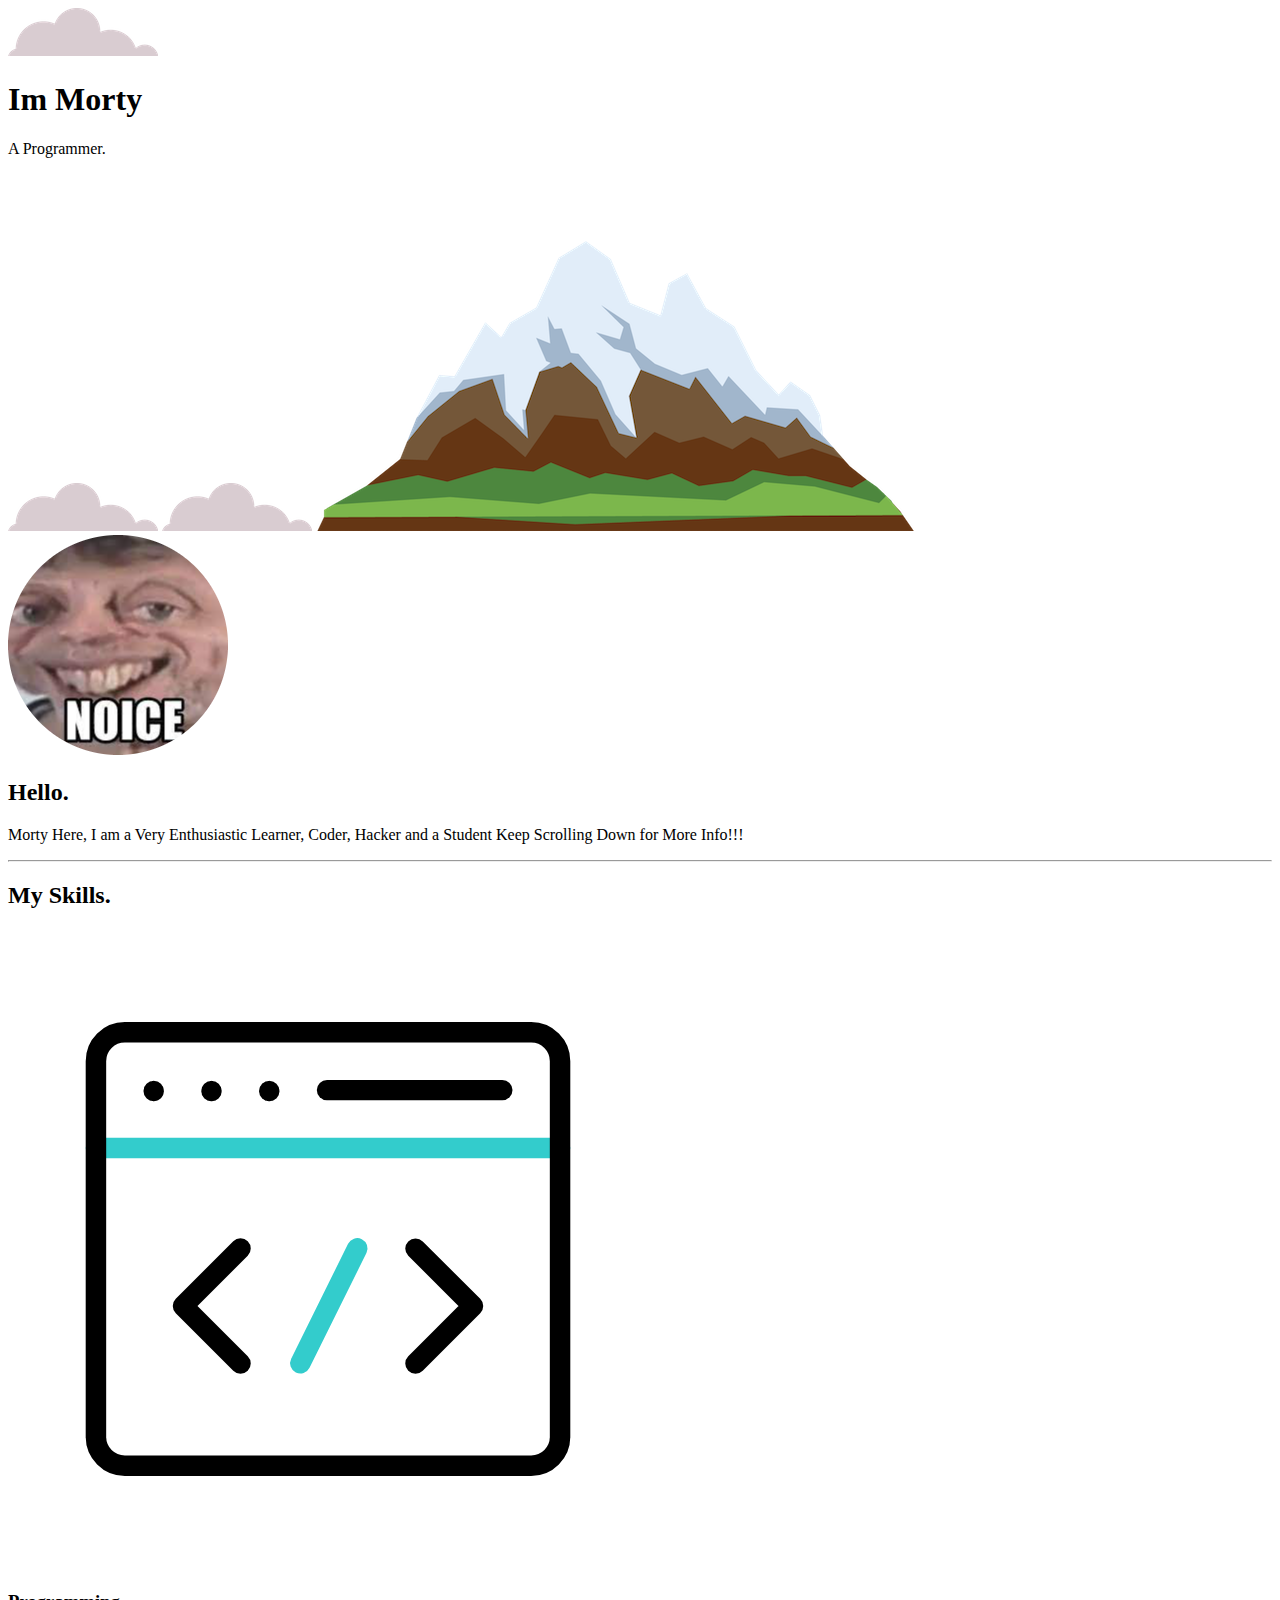
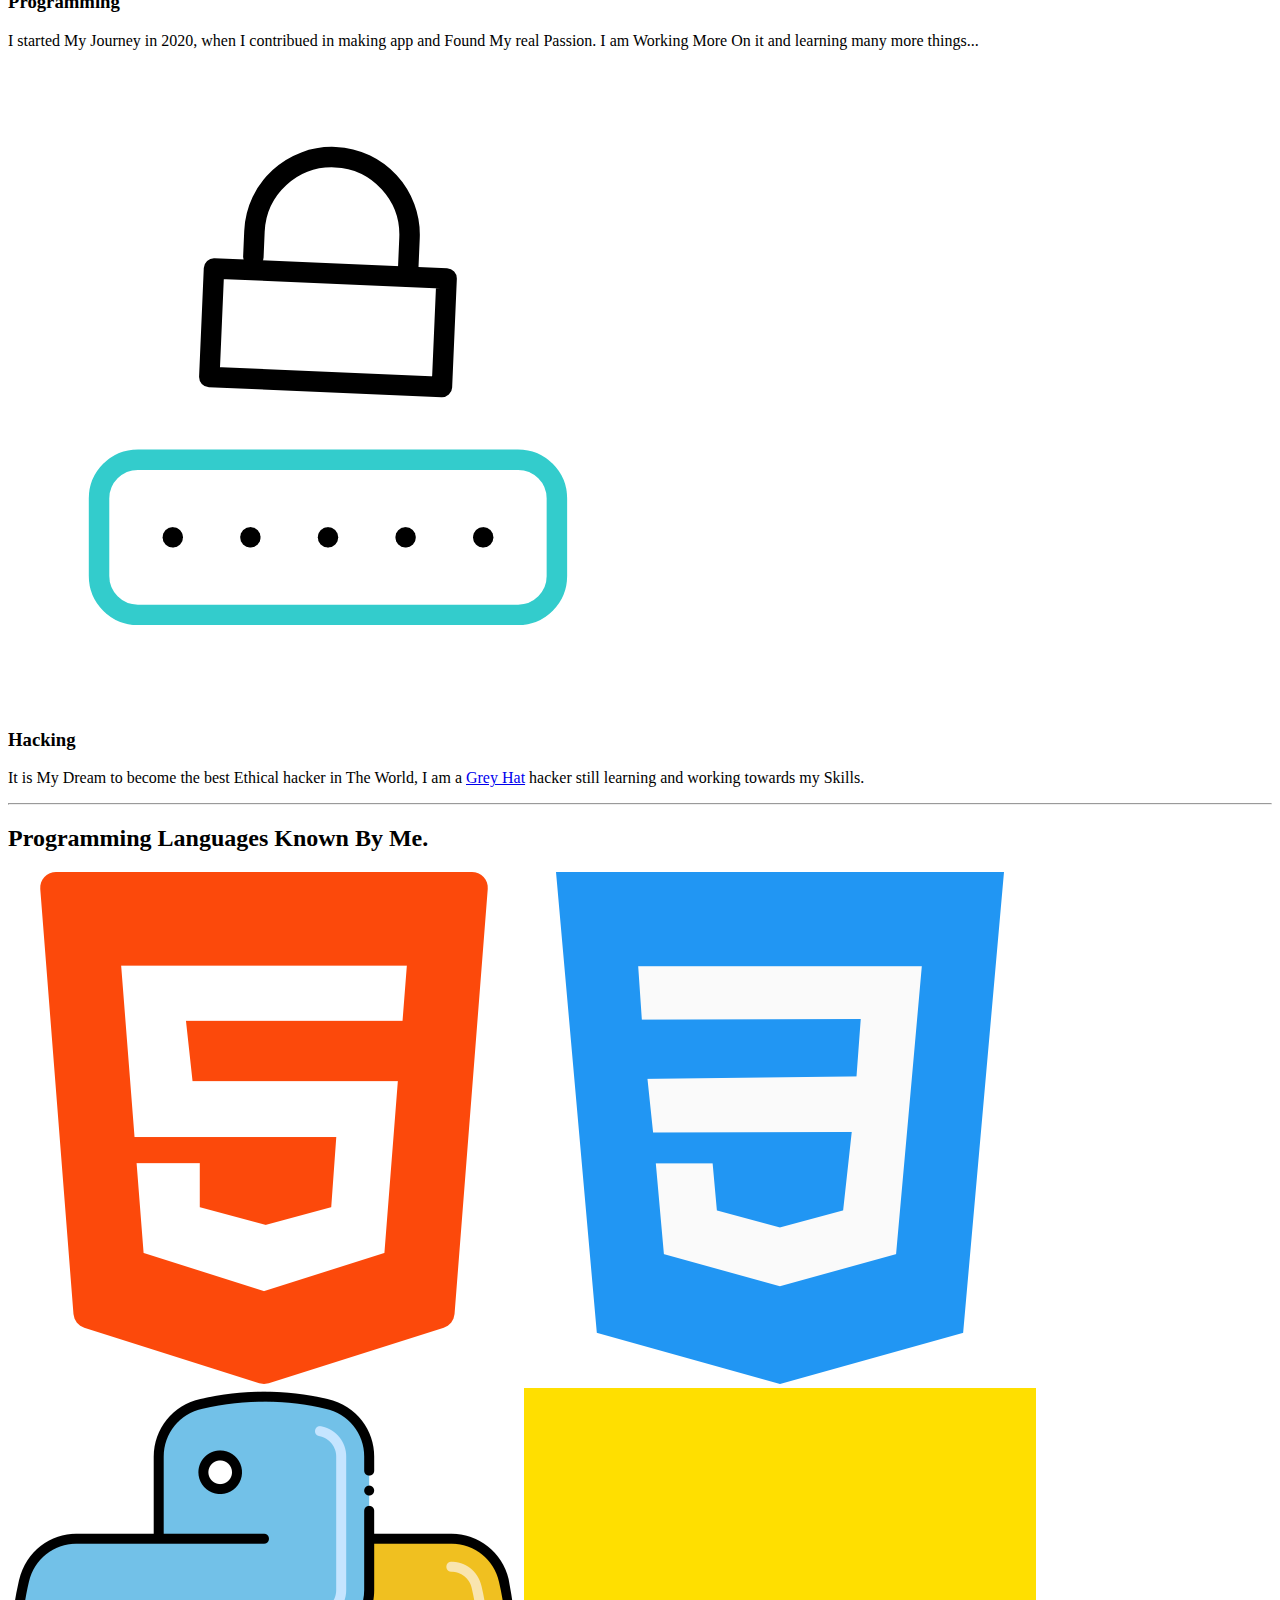
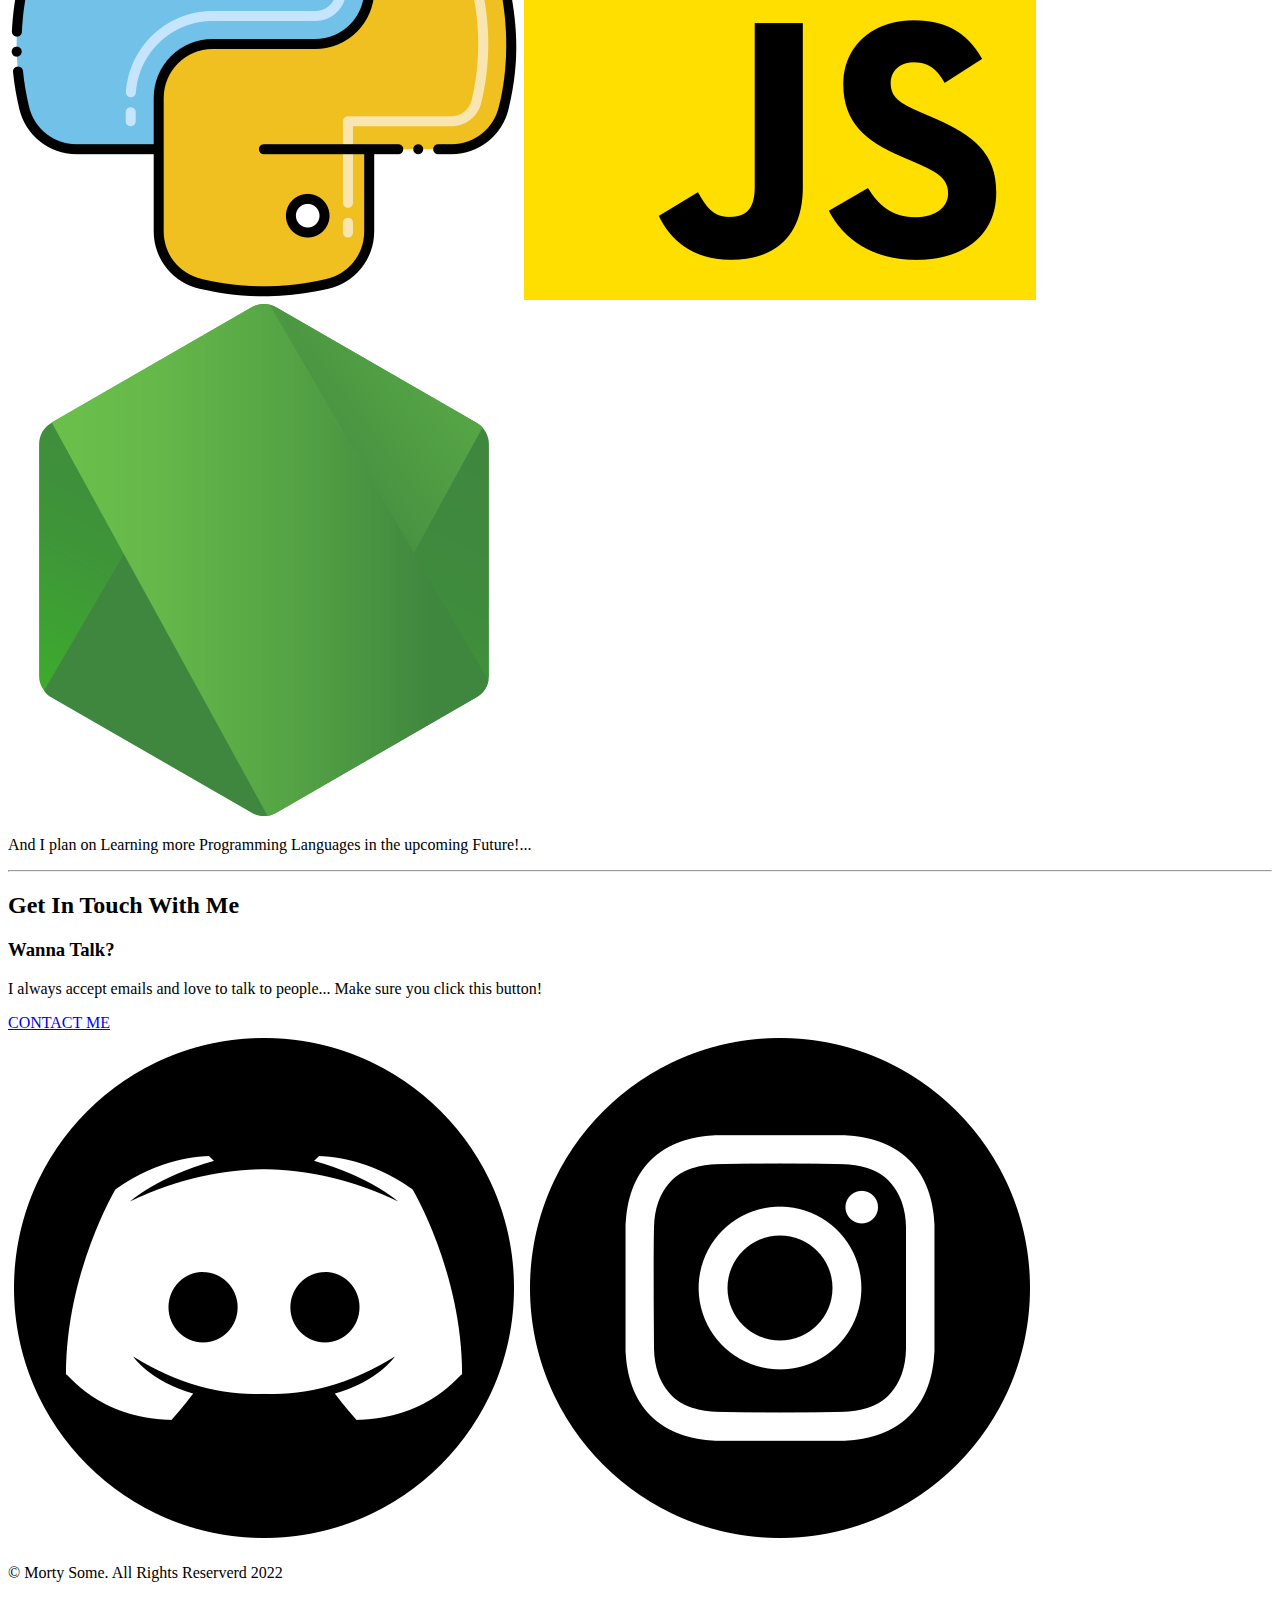
==== index.html @ f286fb08 "updated meta tags" ====
<!--
  
███╗░░░███╗░█████╗░██████╗░████████╗██╗░░░██╗  ░██████╗░█████╗░███╗░░░███╗███████╗
████╗░████║██╔══██╗██╔══██╗╚══██╔══╝╚██╗░██╔╝  ██╔════╝██╔══██╗████╗░████║██╔════╝
██╔████╔██║██║░░██║██████╔╝░░░██║░░░░╚████╔╝░  ╚█████╗░██║░░██║██╔████╔██║█████╗░░
██║╚██╔╝██║██║░░██║██╔══██╗░░░██║░░░░░╚██╔╝░░  ░╚═══██╗██║░░██║██║╚██╔╝██║██╔══╝░░
██║░╚═╝░██║╚█████╔╝██║░░██║░░░██║░░░░░░██║░░░  ██████╔╝╚█████╔╝██║░╚═╝░██║███████╗
╚═╝░░░░░╚═╝░╚════╝░╚═╝░░╚═╝░░░╚═╝░░░░░░╚═╝░░░  ╚═════╝░░╚════╝░╚═╝░░░░░╚═╝╚══════╝
 -->
<!DOCTYPE html>
<html lang="en-us">
    <head>  
        <title>Morty's Website</title>
        <!--Meta Tags-->
        <meta charset="UTF-8">
        <meta name="viewport" content="width=device-width, initial-scale=1.0">
        <meta name="description" content="Official Website of Morty Some">
        <meta name="keywords" content="Morty, morty some, Morty Some">
        <meta name="author" content="Morty Some">
        <!--Link Tags-->
        <link rel="stylesheet" href="CSS/styles.css">
        <link rel="icon" href="favicon.ico">
    </head>
    <body>
        <div class="top-container">
            <img class="cloud-1" src="Images/cloud.png" alt="cloud-image">
            <h1>Im Morty</h1>
            <p class="colored-p">A <span class="pro">Pro</span>grammer.</p>
            <img class="cloud-2" src="Images/cloud.png" alt="cloud-image">
            <img class="cloud-3" src="Images/cloud.png" alt="cloud-image">
            <img id="mountain-img" src="Images/mountain.png" alt="mountain-image">
        </div>
        <div class="middle-container">
            <div class="profile">
              <img id="pfp" src="Images/noice.png" alt="pfp">
              <h2>Hello.</h2>
              <p id="intro">Morty Here, I am a Very Enthusiastic Learner, Coder, Hacker and a Student Keep Scrolling Down for More Info!!!</p>
            </div>
            <hr>
            <div class="skills">
              <h2>My Skills.</h2>
              <div class="skill-row">
                <img id="code-gif" src="Images/coding.gif" alt="Coding-Gif">
                <h3>Programming</h3>
                <p>I started My Journey in 2020, when I contribued in making app and Found My real Passion. I am Working More On it and learning many more things...</p>
              </div>
              <div class="skill-row2">
                <img id="hacking-gif" src="Images/hacking.gif" alt="hacking-gif">
                <h3>Hacking</h3>
                <p>It is My Dream to become the best Ethical hacker in The World, I am a <a href="https://en.wikipedia.org/wiki/Grey_hat" target="_blank">Grey Hat</a> hacker still learning and working towards my Skills.</p>
              </div>
            </div>
            <hr>
            <div class="programming-language-div">
              <h2>Programming Languages Known By Me.</h2>
              <div class="lang-imgs">
              <img title="HTML-5" id="html-5-img" src="Images/html5.png" alt="html-image">
              <img title="CSS" id="css-img" src="Images/css.png" alt="css-image">
              <img title="Pyhton" id="python-img" src="Images/python.png" alt="Pyhon-Image">
              <img title="JavaScript" id="js-img" src="Images/javascript.png" alt="JS-Image">
              <img title="Node.js" id="nodejs-img" src="Images/nodejs.png" alt="Node.js-Img">
              <p>And I  plan on Learning more Programming Languages in the upcoming Future!...</p>
              </div>
            </div>
          </div>
          <footer>
            <hr>
          <div class="contact-me">
            <h2>Get In Touch With Me</h2>
            <h3>Wanna Talk?</h3>
            <p>I always accept emails and love to talk to people... Make sure you click this button!</p>
            <a class="btn" href="mailto:roomofcards@gmail.com">CONTACT ME</a>
          </div>
          
          
          <div class="bottom-container">
            <!--Links for Social Media-->
            <a href="https://discord.com" target="_blank"><img title="discord link" id="discord-connections" src="Images/discord.png" alt="discord-img"></a>
            <a href="https://instagram.com/morty_some_698" target="_blank"><img title="instagram link" id="instagram-connections" src="Images/instagram.png" alt="instagram-img"></a>
            <p title="copyright" id="copyright">© Morty Some. All Rights Reserverd 2022</p>
          </div>
       </footer>   
    </body>
</html>
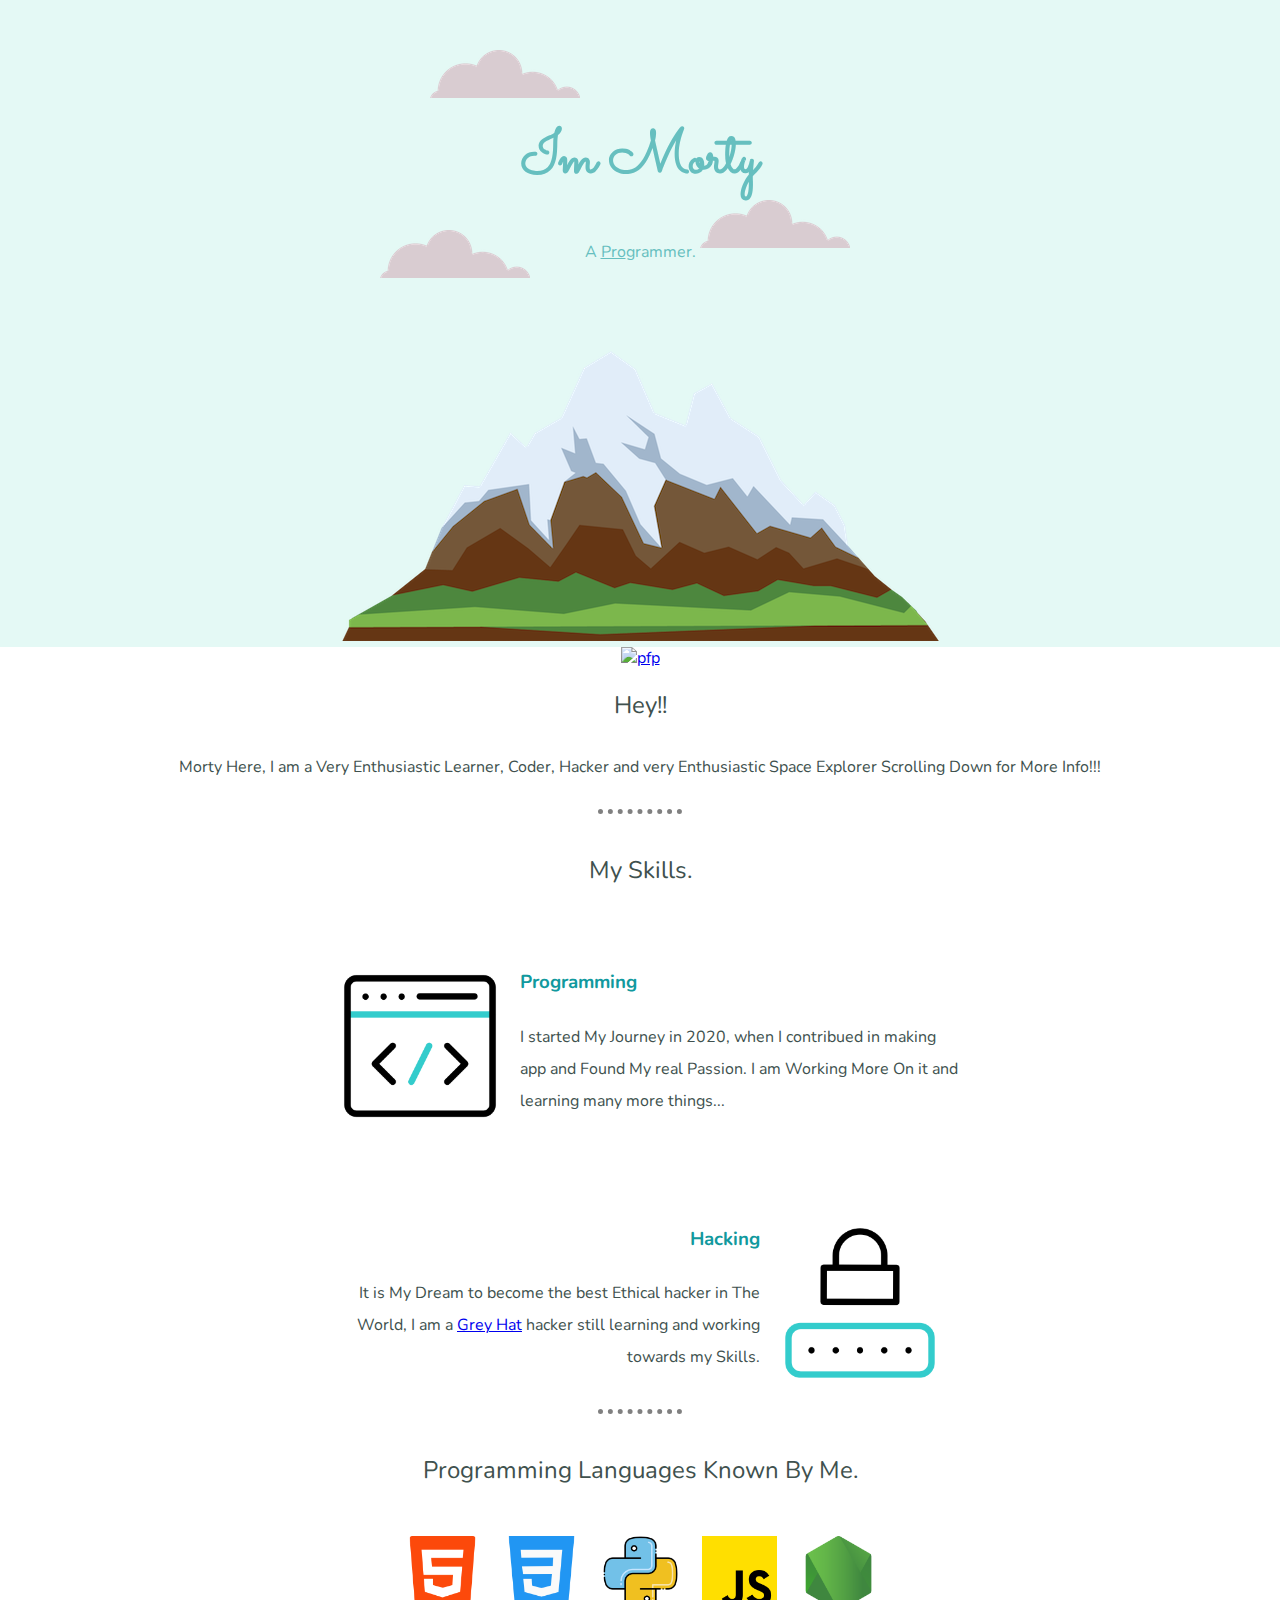
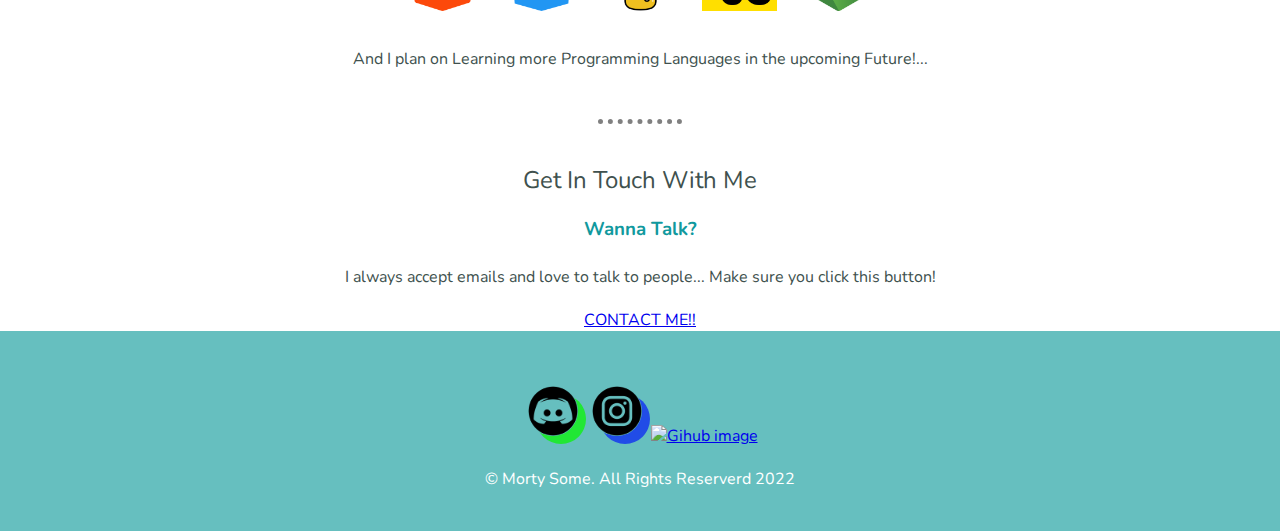
==== commit 65d0b4b2: "Updates" ====
--- a/index.html
+++ b/index.html
@@ -14,11 +14,11 @@
         <!--Meta Tags-->
         <meta charset="UTF-8">
         <meta name="viewport" content="width=device-width, initial-scale=1.0">
-        <meta name="description" content="Official Website of Morty Some">
+        <meta name="description" content="Today Tastes soo Good- KFC">
         <meta name="keywords" content="Morty, morty some, Morty Some">
         <meta name="author" content="Morty Some">
         <!--Link Tags-->
-        <link rel="stylesheet" href="CSS/styles.css">
+        <link rel="stylesheet" href="styles.css">
         <link rel="icon" href="favicon.ico">
     </head>
     <body>
@@ -32,9 +32,9 @@
         </div>
         <div class="middle-container">
             <div class="profile">
-              <img id="pfp" src="Images/noice.png" alt="pfp">
-              <h2>Hello.</h2>
-              <p id="intro">Morty Here, I am a Very Enthusiastic Learner, Coder, Hacker and a Student Keep Scrolling Down for More Info!!!</p>
+              <a title="Click to know what is this!" target="_blank" href="https://en.wikipedia.org/wiki/Pillars_of_Creation"><img id="pfp" src="Images/Pillars Of Creation.jpg" alt="pfp"></a>
+              <h2>Hey!!</h2>
+              <p id="intro">Morty Here, I am a Very Enthusiastic Learner, Coder, Hacker and very Enthusiastic Space Explorer Scrolling Down for More Info!!!</p>
             </div>
             <hr>
             <div class="skills">
@@ -47,7 +47,7 @@
               <div class="skill-row2">
                 <img id="hacking-gif" src="Images/hacking.gif" alt="hacking-gif">
                 <h3>Hacking</h3>
-                <p>It is My Dream to become the best Ethical hacker in The World, I am a <a href="https://en.wikipedia.org/wiki/Grey_hat" target="_blank">Grey Hat</a> hacker still learning and working towards my Skills.</p>
+                <p>It is My Dream to become the best Ethical hacker in The World, I am a <a title="Click Here To know What is Grey Hat hacker" href="https://en.wikipedia.org/wiki/Grey_hat" target="_blank">Grey Hat</a> hacker still learning and working towards my Skills.</p>
               </div>
             </div>
             <hr>
@@ -69,7 +69,7 @@
             <h2>Get In Touch With Me</h2>
             <h3>Wanna Talk?</h3>
             <p>I always accept emails and love to talk to people... Make sure you click this button!</p>
-            <a class="btn" href="mailto:roomofcards@gmail.com">CONTACT ME</a>
+            <a title="Click Here!" class="btn" href="mailto:roomofcards@gmail.com">CONTACT ME!!</a>
           </div>
           
           
@@ -77,6 +77,7 @@
             <!--Links for Social Media-->
             <a href="https://discord.com" target="_blank"><img title="discord link" id="discord-connections" src="Images/discord.png" alt="discord-img"></a>
             <a href="https://instagram.com/morty_some_698" target="_blank"><img title="instagram link" id="instagram-connections" src="Images/instagram.png" alt="instagram-img"></a>
+            <a href="https://github.com/mortySome" target="_blank"><img title="Github" id="github-connections" src="Images/github.png" alt="Gihub image"></a>
             <p title="copyright" id="copyright">© Morty Some. All Rights Reserverd 2022</p>
           </div>
        </footer>   
--- a/styles.css
+++ b/styles.css
@@ -0,0 +1,212 @@
+@import url('https://fonts.googleapis.com/css2?family=Nunito:wght@300;400;500&family=Sacramento&display=swap');
+
+body {
+    color: #40514E;
+    margin: 0;
+    text-align: center;
+    font-family: Nunito, sans-serif, serif;
+}
+ 
+p {
+    line-height: 2;
+}
+
+hr {
+    border: 5px grey;
+    border-style: none;
+    border-top-style: dotted;
+    width: 5%;
+    padding: 10px;
+    
+}
+
+h1 {
+    font-size: 60px;
+    line-height: 2;
+    margin: 0;
+    font-family: Sacramento, cursive;
+    color: #66bfbf;
+}
+
+h2 {
+    font-family: Nunito, sans-serif;
+    font-weight: normal;
+}
+
+h3 {
+    font-family: Nunito, sans-serif;
+    color: #11999e;
+}
+
+.top-container {
+    background-color: #e4f9f5;
+    padding-top: 100px;
+    position: relative;
+}
+
+.pro {
+    text-decoration: underline;
+}
+
+#pfp {
+    height: 200px;
+    width: 200px;
+}
+
+.cloud-1 {
+    position: absolute;
+    right: 700px;
+    top: 50px;
+}
+
+.cloud-2 {
+    position: absolute;
+    right: 750px;
+    top: 230px;
+}
+
+.cloud-3 {
+    position: absolute;
+    left: 700px;
+    top: 200px;
+}
+
+/*.colored-p = start of the website*/
+.colored-p {
+    color: #66bfbf;
+}
+
+.skill-row {
+     width: 50%;
+     margin: 50px auto 50px auto;
+     text-align: left;
+     line-height: 2;
+     padding: 10px;
+}
+
+.skill-row2 {
+    width: 50%;
+     margin: 10px auto 10px auto;
+     text-align: right;
+     line-height: 2;
+     padding: 10px;
+}
+
+#code-gif {
+    width: 50%;
+    float: left;
+    height: 200px;
+    width: 200px;
+}
+
+#hacking-gif {
+    width: 50%;
+    float: right;
+    height: 200px;
+    width: 200px;
+}
+
+#discord-connections {
+    height: 50px;
+    width: 50px;
+    margin: 5px;
+    box-shadow: 8px 8px #21e735;
+    border-radius: 50%;
+    border-style: none;
+    transition: 0.5s;
+}
+
+#discord-connections:hover {
+    height: 65px;
+    width: 65px;
+    box-shadow: -8px -8px rgb(250, 196, 16);
+}
+
+#instagram-connections {
+    height: 50px;
+    width: 50px;
+    margin: 5px;
+    box-shadow: 8px 8px #214ce7;
+    border-radius: 50%;
+    border-style: none;
+    transition: 0.5s;
+}
+
+#instagram-connections:hover {
+    height: 65px;
+    width: 65px;
+    box-shadow: -8px -8px lightgreen;
+}
+
+.bottom-container {
+    background-color: #66bfbf;
+    padding: 50px 0 20px;
+}
+
+#copyright {
+    color: rgb(255, 255, 255);
+}
+
+#intro {
+    padding: 10px;
+}
+
+/*Languages Known by me*/
+.lang-imgs {
+    padding: 20px;
+}
+
+#html-5-img {
+    height: 75px;
+    width: 75px;
+    padding: 10px;
+}
+
+#css-img {
+    height: 75px;
+    width: 75px;
+    padding: 10px;
+}
+
+#python-img {
+    height: 75px;
+    width: 75px;
+    padding: 10px;
+}
+
+#js-img {
+    height: 75px;
+    width: 75px;
+    padding: 10px;
+}
+
+#nodejs-img {
+    height: 75px;
+    width: 75px;
+    padding: 10px;
+}
+
+/*CSS For Tabs and Mobile Phones*/
+@media only screen and (max-width: 768px) {
+    .cloud-1 {
+        position: absolute;
+        left: 10px;
+    }
+    
+    .cloud-2 {
+        position: absolute;
+        left: 10px;
+    }
+
+    .cloud-3 {
+        position: absolute;
+        top: 300px;
+        left: 200px;
+    }
+
+    #mountain-img {
+        height: 300px;
+        width: 370px;
+        background-size: cover;
+    }
+}
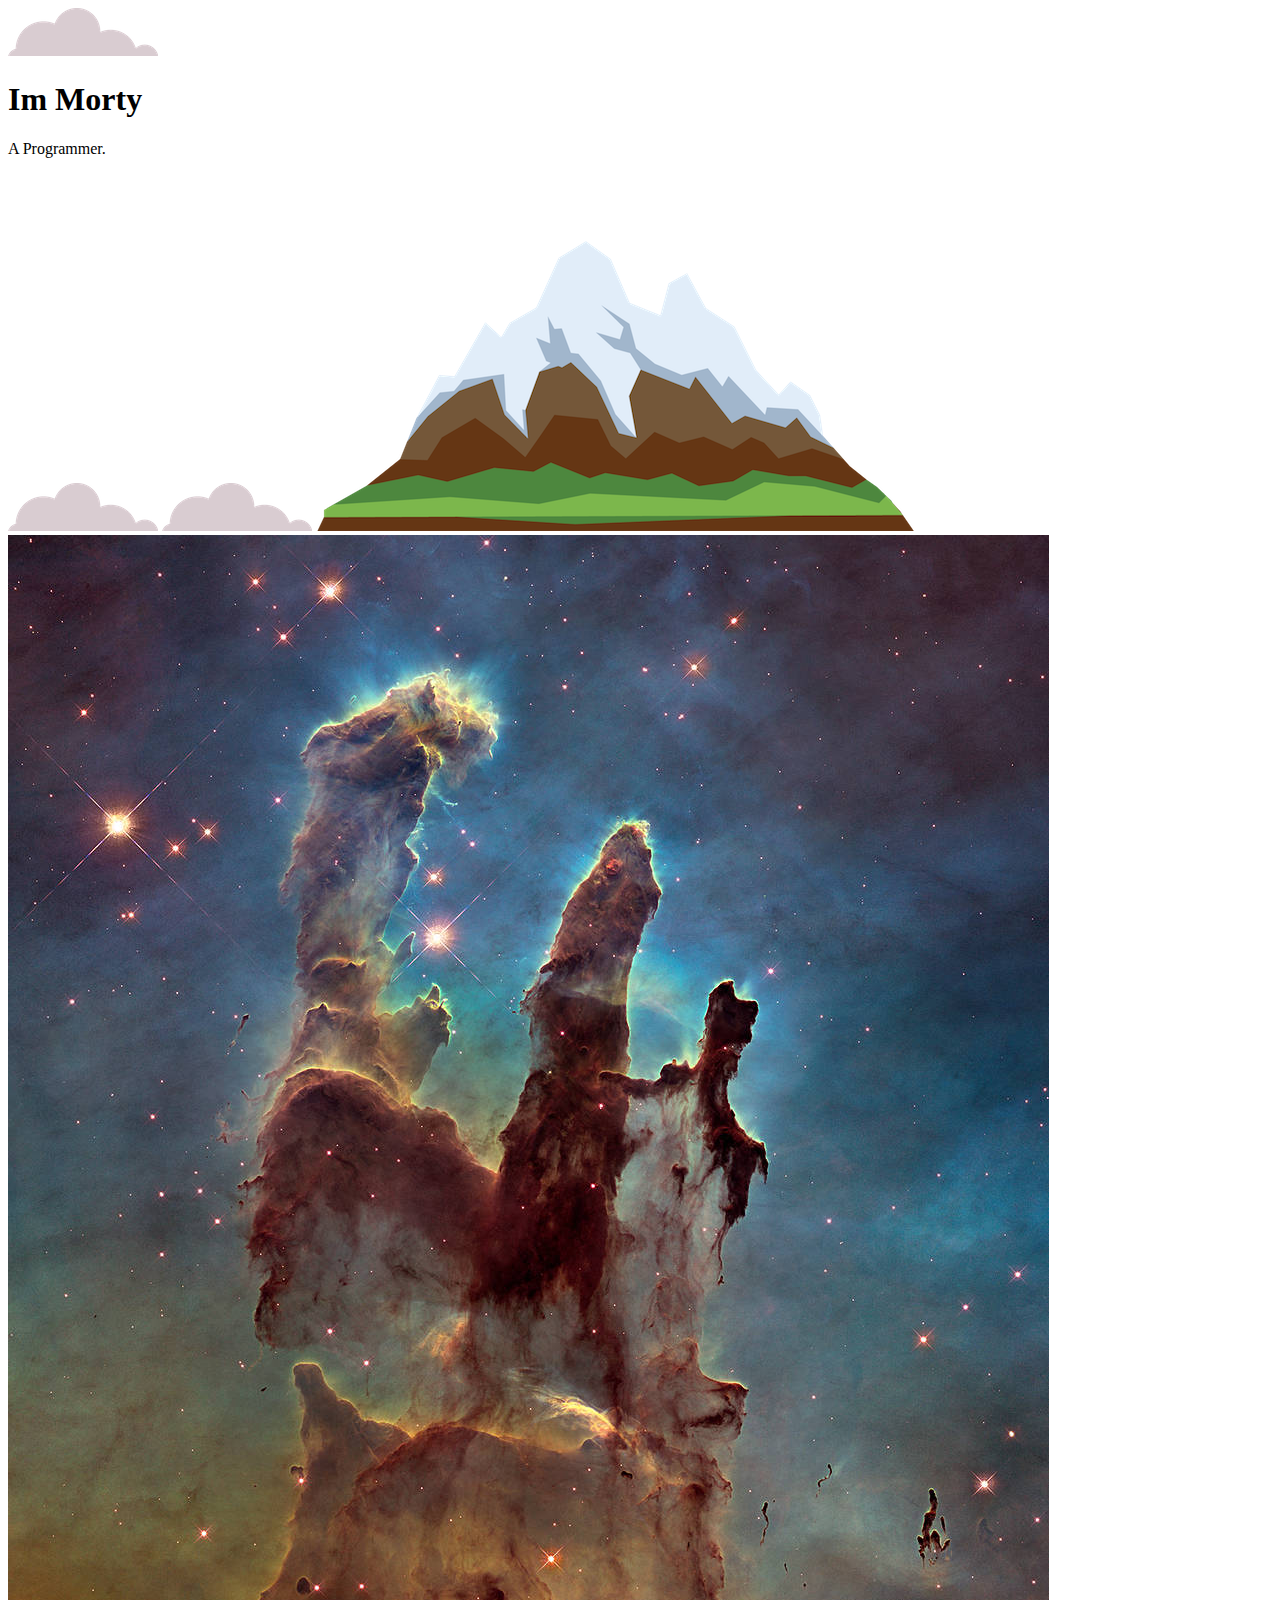
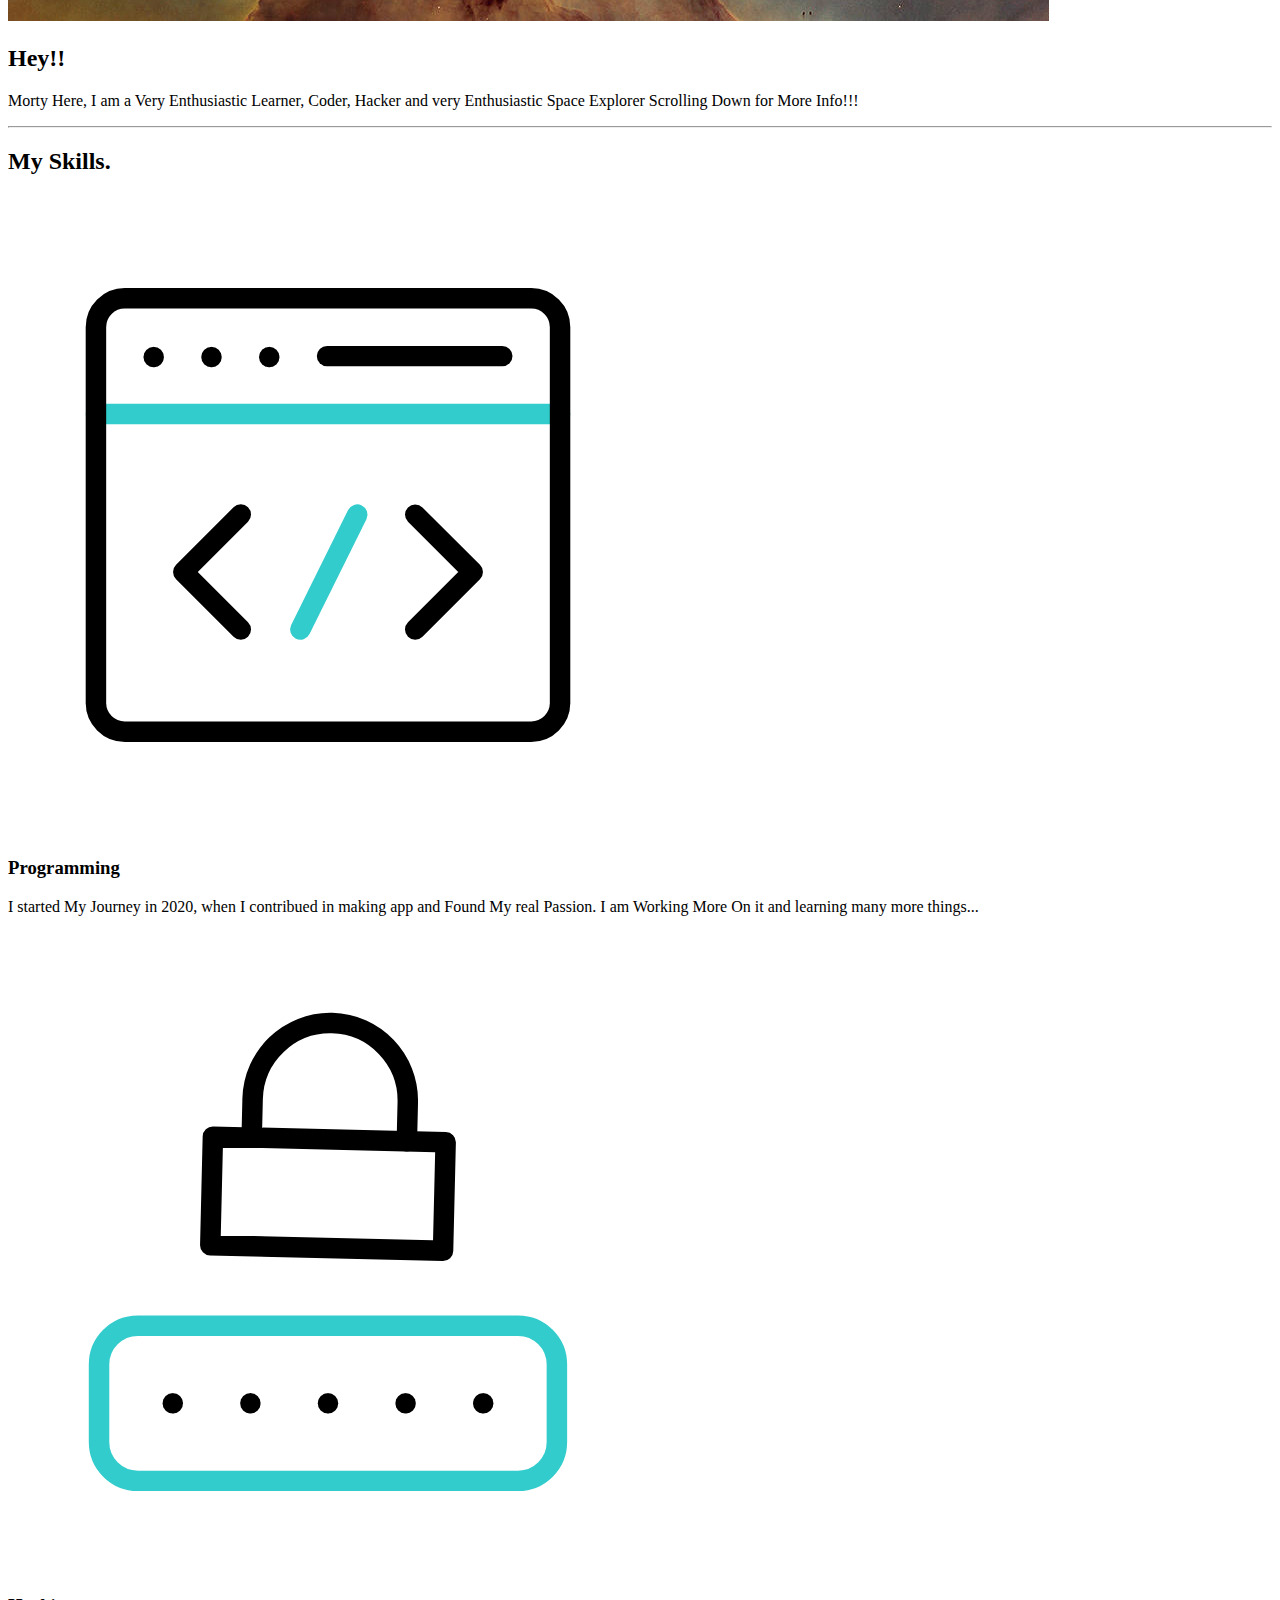
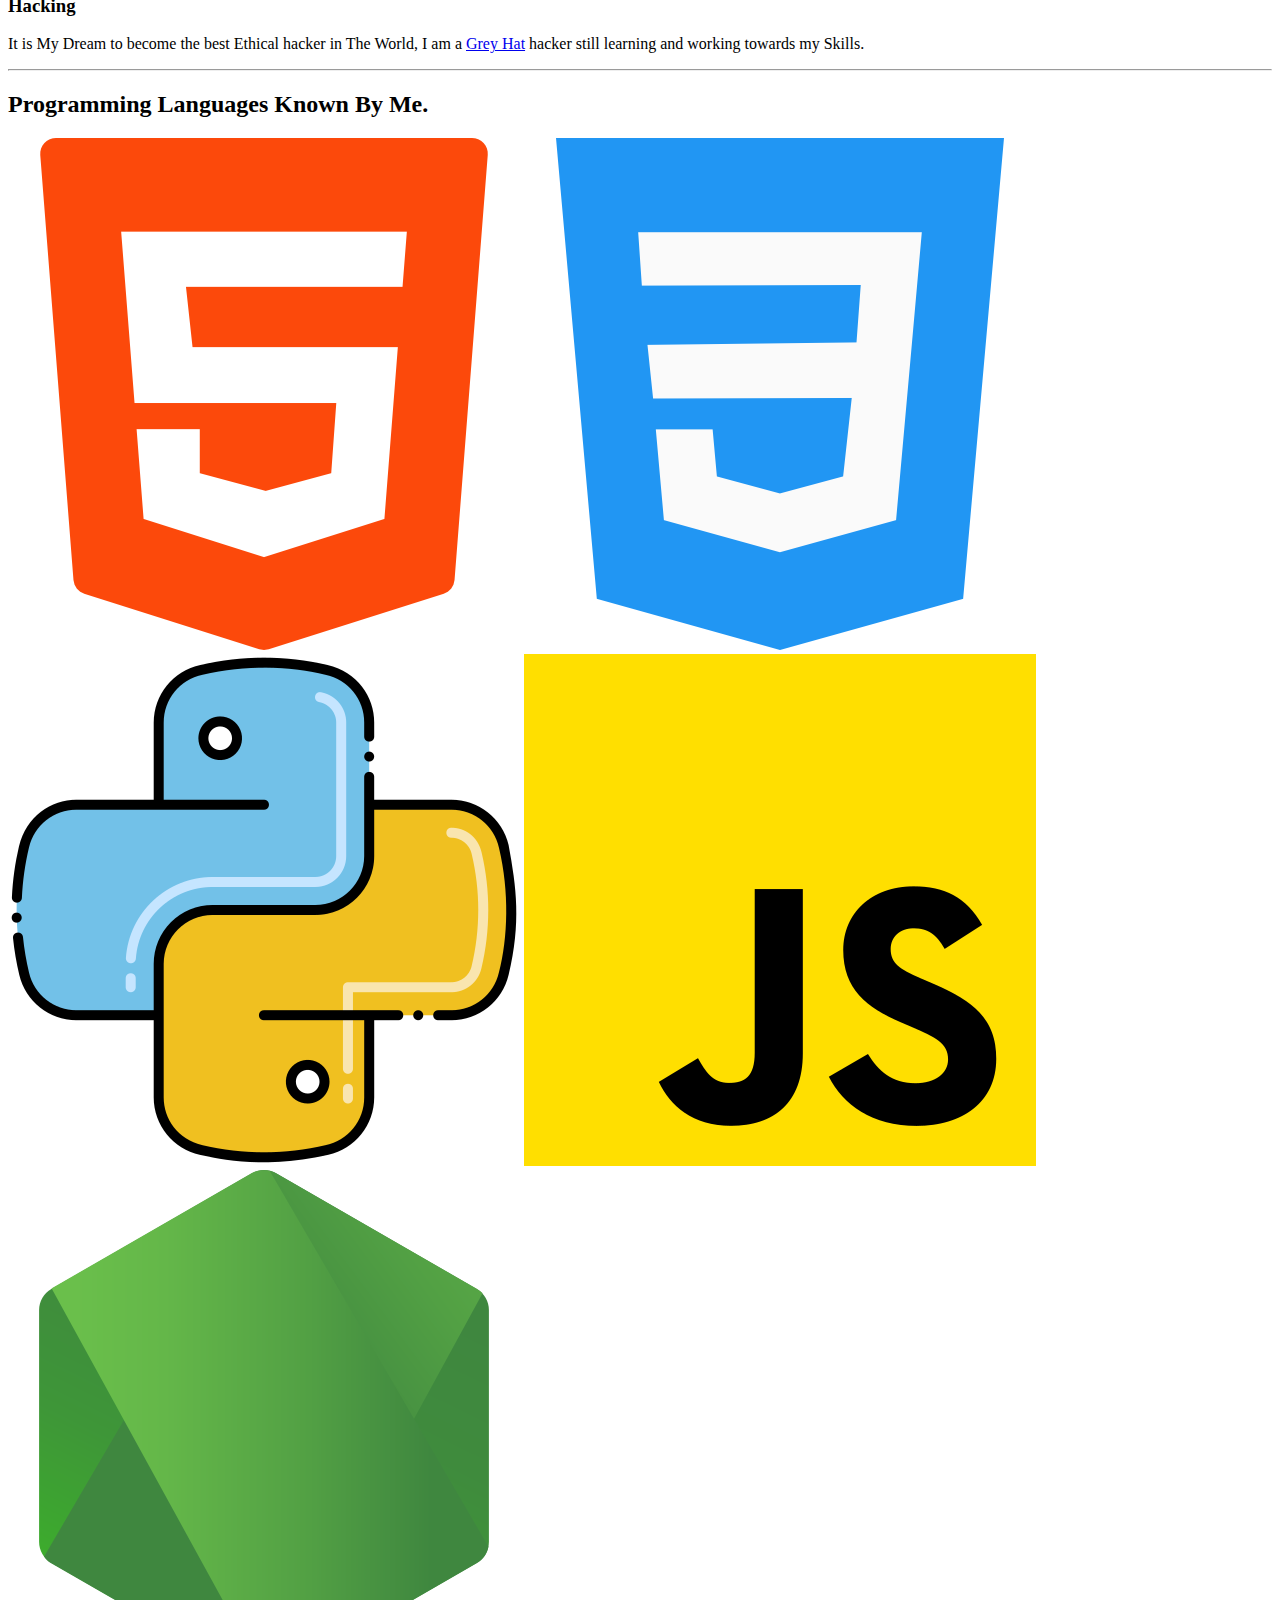
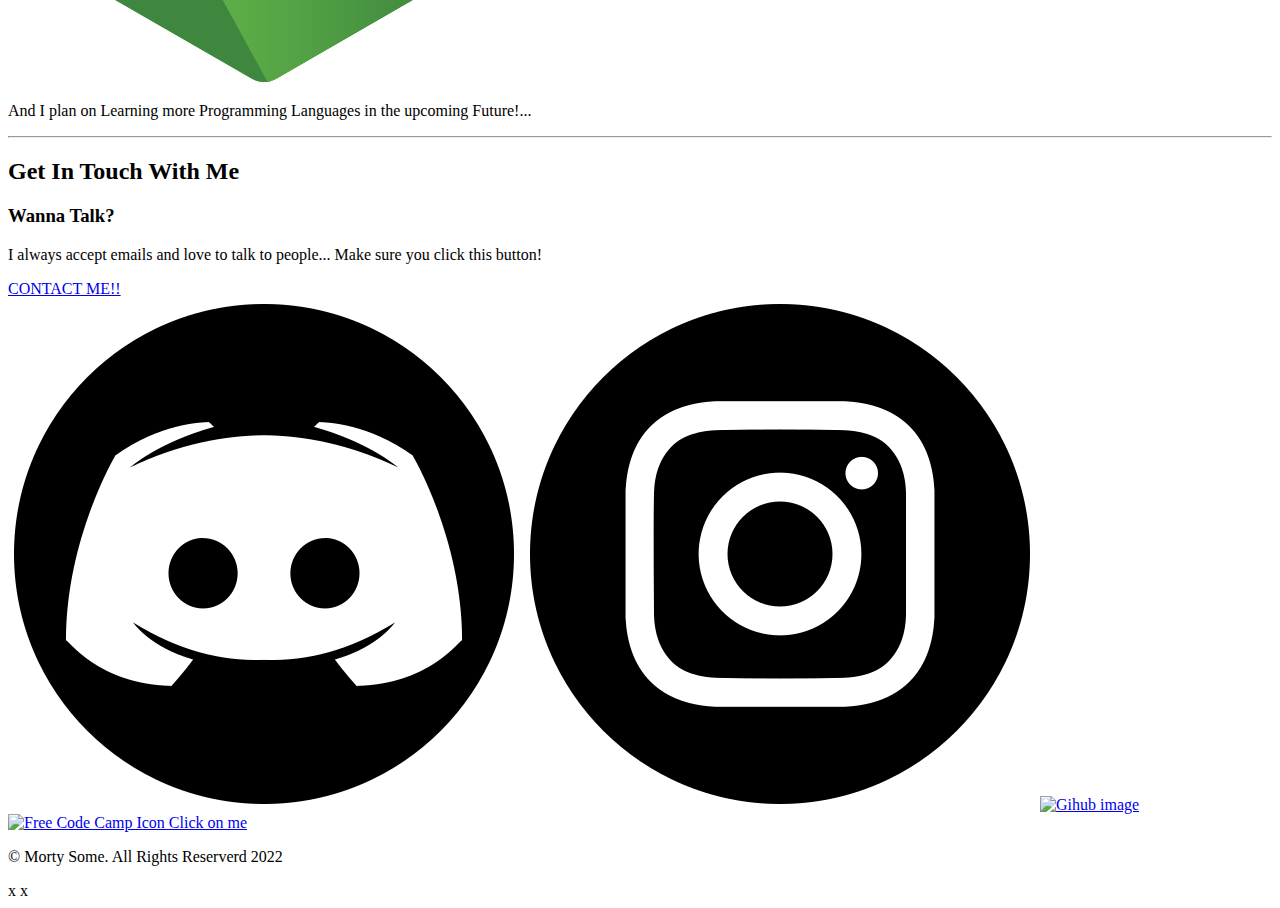
==== commit ae422462: "Uploaded new <a> element" ====
--- a/index.html
+++ b/index.html
@@ -18,7 +18,7 @@
         <meta name="keywords" content="Morty, morty some, Morty Some">
         <meta name="author" content="Morty Some">
         <!--Link Tags-->
-        <link rel="stylesheet" href="styles.css">
+        <link rel="stylesheet" href="CSS/styles.css">
         <link rel="icon" href="favicon.ico">
     </head>
     <body>
@@ -78,8 +78,9 @@
             <a href="https://discord.com" target="_blank"><img title="discord link" id="discord-connections" src="Images/discord.png" alt="discord-img"></a>
             <a href="https://instagram.com/morty_some_698" target="_blank"><img title="instagram link" id="instagram-connections" src="Images/instagram.png" alt="instagram-img"></a>
             <a href="https://github.com/mortySome" target="_blank"><img title="Github" id="github-connections" src="Images/github.png" alt="Gihub image"></a>
+            <a href="https://www.freecodecamp.org/morty_some" target="_blank"><img title="freeCodeCamp" id="FCC-connections" src="Images/FCC.png" alt="Free Code Camp Icon Click on me"></a>
             <p title="copyright" id="copyright">© Morty Some. All Rights Reserverd 2022</p>
           </div>
        </footer>   
     </body>
-</html>
+</html>x  x   
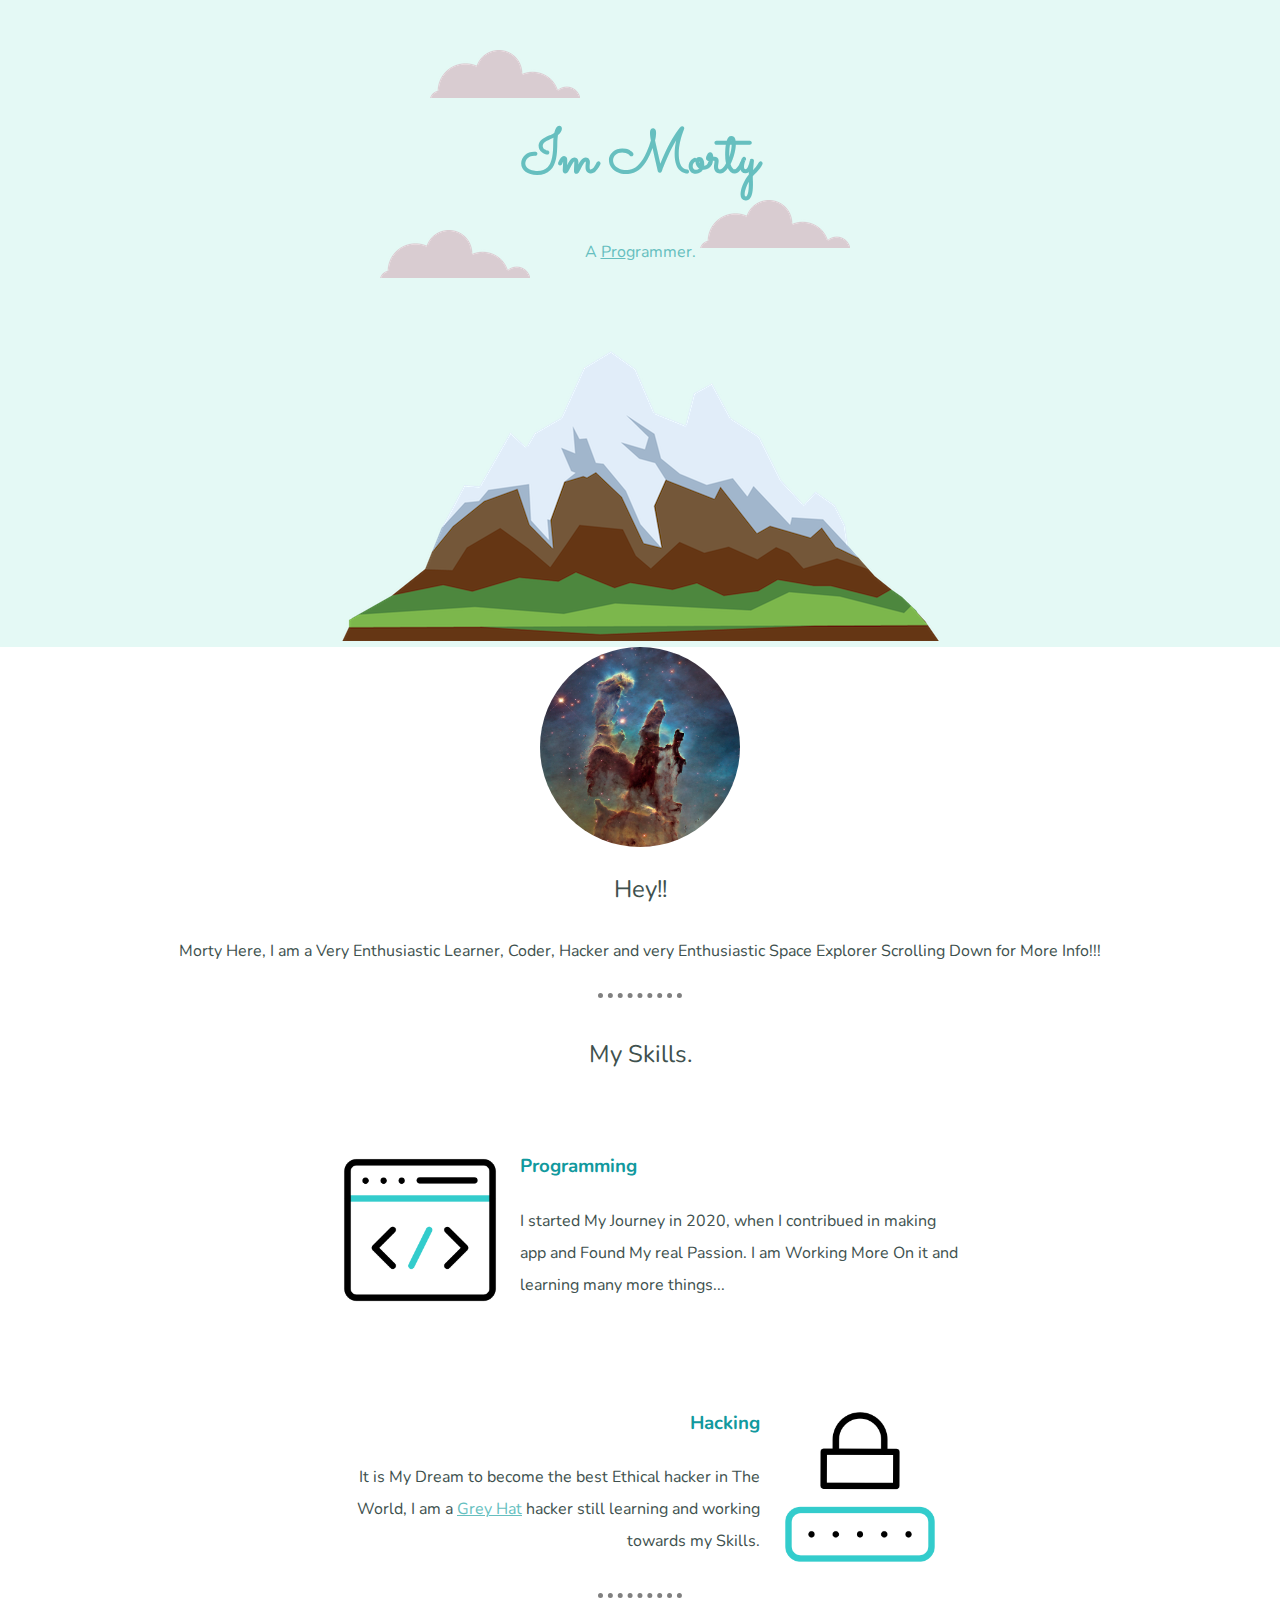
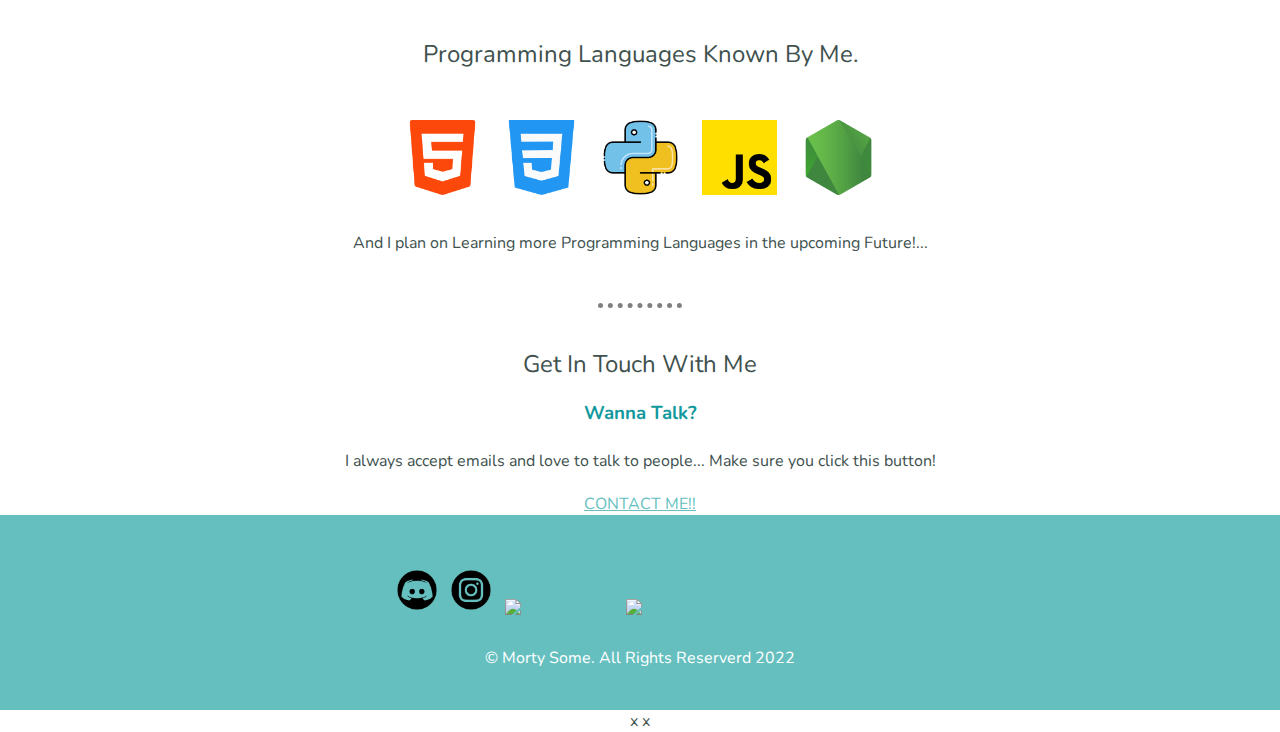
==== commit 30e48da6: "Debugged *Images/styles.css*" ====
--- a/index.html
+++ b/index.html
@@ -18,7 +18,7 @@
         <meta name="keywords" content="Morty, morty some, Morty Some">
         <meta name="author" content="Morty Some">
         <!--Link Tags-->
-        <link rel="stylesheet" href="CSS/styles.css">
+        <link rel="stylesheet" href="styles.css">
         <link rel="icon" href="favicon.ico">
     </head>
     <body>
--- a/styles.css
+++ b/styles.css
@@ -0,0 +1,248 @@
+@import url('https://fonts.googleapis.com/css2?family=Nunito:wght@300;400;500&family=Sacramento&display=swap');
+
+body {
+    color: #40514E;
+    margin: 0;
+    text-align: center;
+    font-family: Nunito, sans-serif, serif;
+}
+ 
+p {
+    line-height: 2;
+}
+
+hr {
+    border: 5px grey;
+    border-style: none;
+    border-top-style: dotted;
+    width: 5%;
+    padding: 10px;
+    
+}
+
+/*Anchor Tags*/
+a {
+    color: #66bfbf;
+}
+
+a:hover {
+    color: #11999e;
+}
+
+a:active {
+    color: #82eded;
+}
+/*Headings*/
+h1 {
+    font-size: 60px;
+    line-height: 2;
+    margin: 0;
+    font-family: Sacramento, cursive;
+    color: #66bfbf;
+}
+
+h2 {
+    font-family: Nunito, sans-serif;
+    font-weight: normal;
+}
+
+h3 {
+    font-family: Nunito, sans-serif;
+    color: #11999e;
+}
+
+.top-container {
+    background-color: #e4f9f5;
+    padding-top: 100px;
+    position: relative;
+}
+
+.pro {
+    text-decoration: underline;
+}
+
+#pfp {
+    height: 200px;
+    width: 200px;
+    border-radius: 50%;
+}
+
+.cloud-1 {
+    position: absolute;
+    right: 700px;
+    top: 50px;
+}
+
+.cloud-2 {
+    position: absolute;
+    right: 750px;
+    top: 230px;
+}
+
+.cloud-3 {
+    position: absolute;
+    left: 700px;
+    top: 200px;
+}
+
+/*.colored-p = start of the website*/
+.colored-p {
+    color: #66bfbf;
+}
+
+.skill-row {
+     width: 50%;
+     margin: 50px auto 50px auto;
+     text-align: left;
+     line-height: 2;
+     padding: 10px;
+}
+
+.skill-row2 {
+    width: 50%;
+     margin: 10px auto 10px auto;
+     text-align: right;
+     line-height: 2;
+     padding: 10px;
+}
+
+/*Gifs-skills*/
+#code-gif {
+    width: 50%;
+    float: left;
+    height: 200px;
+    width: 200px;
+}
+
+#hacking-gif {
+    width: 50%;
+    float: right;
+    height: 200px;
+    width: 200px;
+}
+
+/*Connections-Footer*/
+#discord-connections {
+    height: 40px;
+    width: 40px;
+    margin: 5px;
+    border-style: none;
+    transition: 0.5s;
+}
+#instagram-connections {
+    height: 40px;
+    width: 40px;
+    margin: 5px;
+    border-style: none;
+    transition: 0.5s;
+}
+#github-connections {
+    height: 40px;
+    width: 40px;
+    margin: 5px;
+    border-style: none;
+    transition: 0.5s;
+}
+
+#FCC-connections {
+    height: 45px;
+    width: 45px;
+    margin: 5px;
+    border-style: none;
+    transition: 0.5s;
+}
+
+/*Hover-connections-footer*/
+#discord-connections:hover {
+    background-color: rgb(255, 255, 255);
+    border-radius: 50%;
+}
+
+#instagram-connections:hover {
+    background-color: rgb(255, 255, 255);
+    border-radius: 50%;
+}
+
+#github-connections:hover {
+    background-color: rgb(255, 255, 255);
+    border-radius: 50%;  
+}
+
+#FCC-connections:hover {
+    background-color: rgb(255, 255, 255);
+    border-radius: 50%;
+}
+/*End-hover*/
+.bottom-container {
+    background-color: #66bfbf;
+    padding: 50px 0 20px;
+}
+
+#copyright {
+    color: rgb(255, 255, 255);
+}
+
+#intro {
+    padding: 10px;
+}
+
+/*Languages Known by me*/
+.lang-imgs {
+    padding: 20px;
+}
+
+#html-5-img {
+    height: 75px;
+    width: 75px;
+    padding: 10px;
+}
+
+#css-img {
+    height: 75px;
+    width: 75px;
+    padding: 10px;
+}
+
+#python-img {
+    height: 75px;
+    width: 75px;
+    padding: 10px;
+}
+
+#js-img {
+    height: 75px;
+    width: 75px;
+    padding: 10px;
+}
+
+#nodejs-img {
+    height: 75px;
+    width: 75px;
+    padding: 10px;
+}
+
+/*CSS For Tabs and Mobile Phones*/
+@media only screen and (max-width: 768px) {
+    .cloud-1 {
+        position: absolute;
+        left: 10px;
+    }
+    
+    .cloud-2 {
+        position: absolute;
+        left: 10px;
+    }
+
+    .cloud-3 {
+        position: absolute;
+        top: 300px;
+        left: 200px;
+    }
+
+    #mountain-img {
+        height: 300px;
+        width: 370px;
+        background-size: cover;
+        text-align: center;
+    }
+}
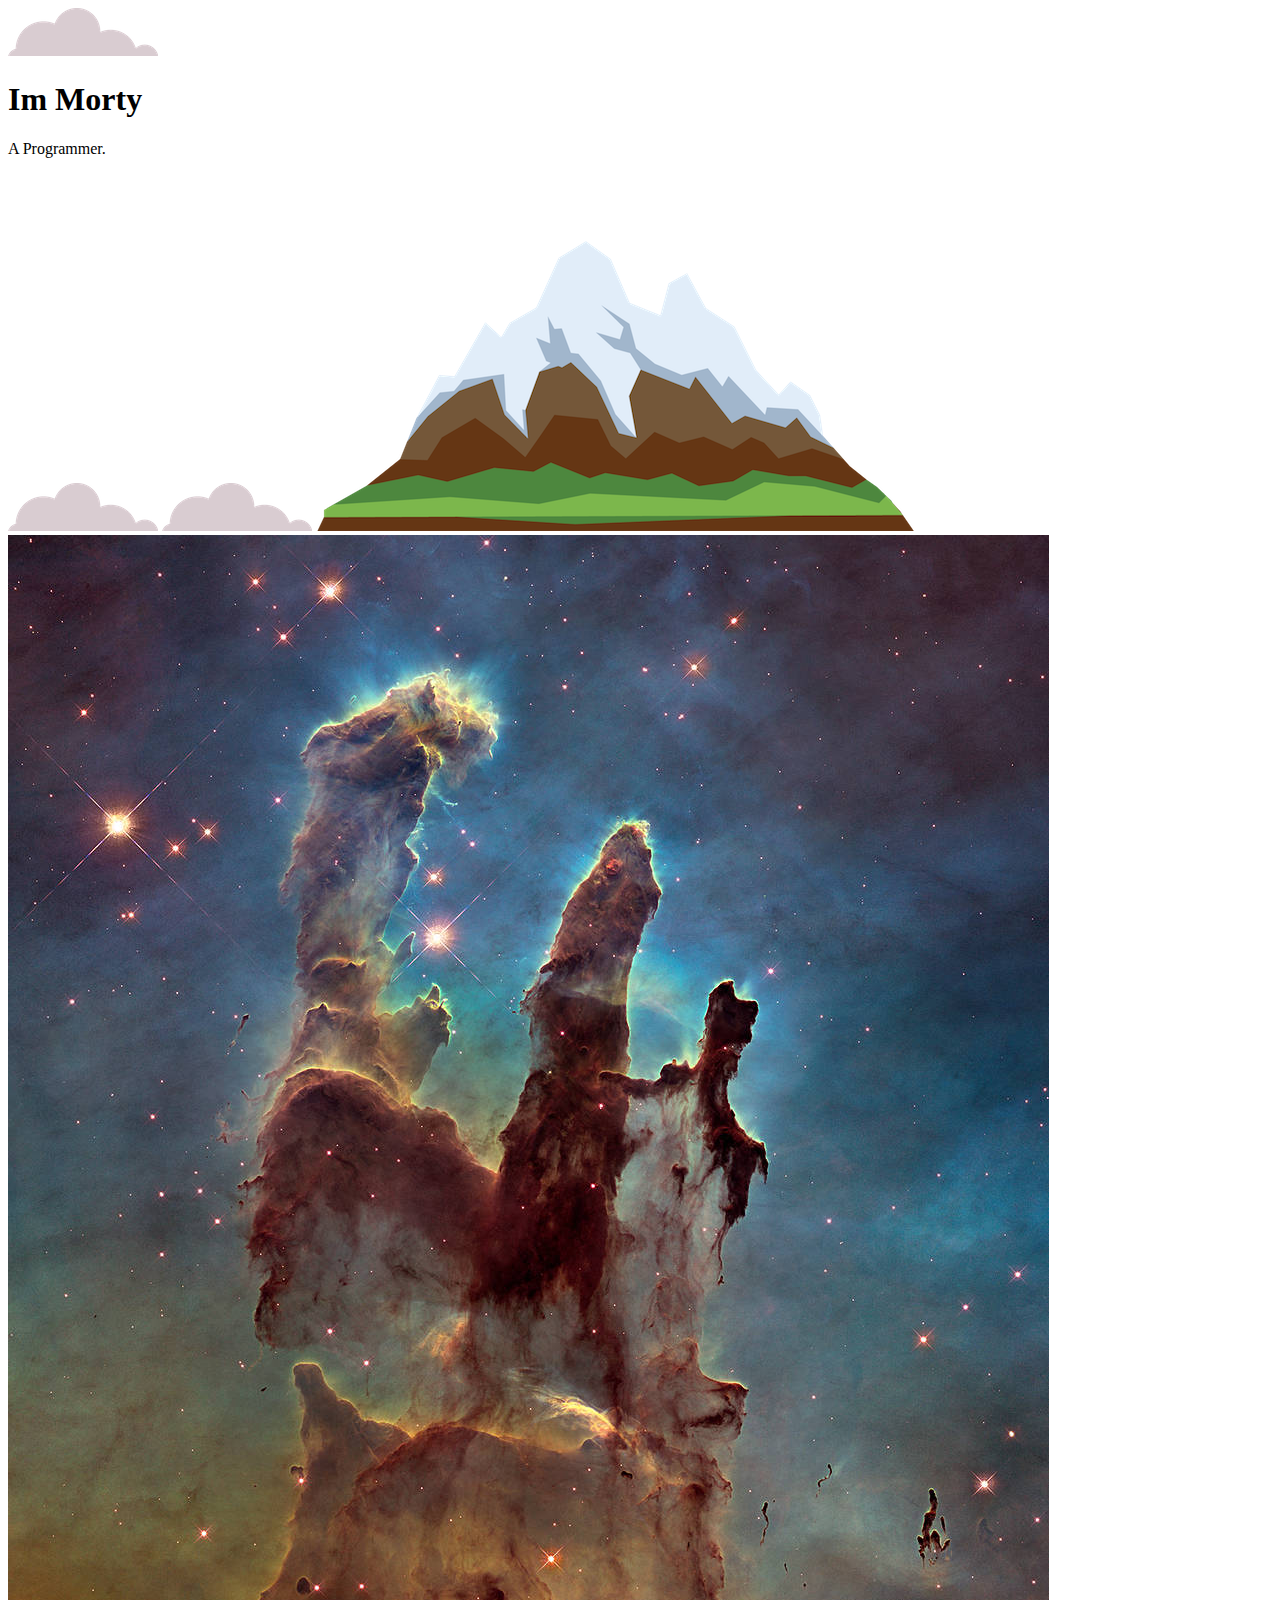
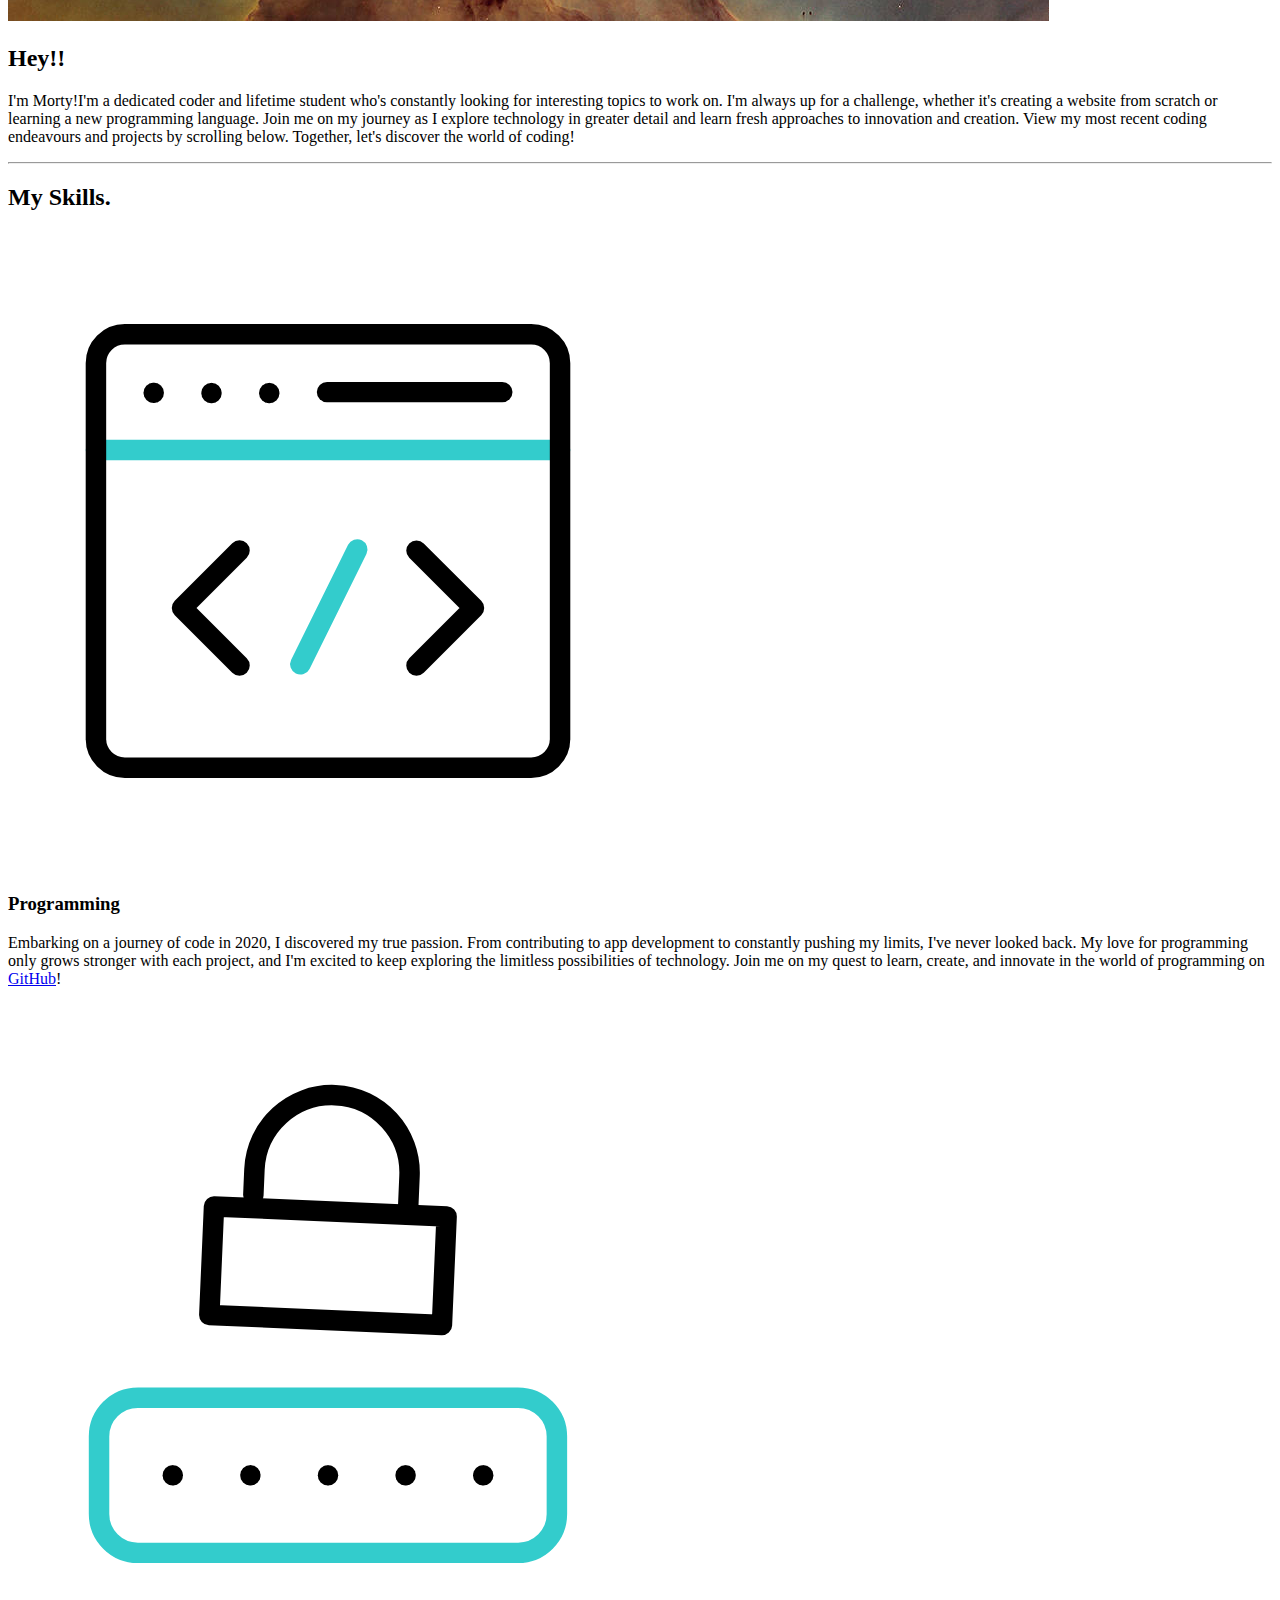
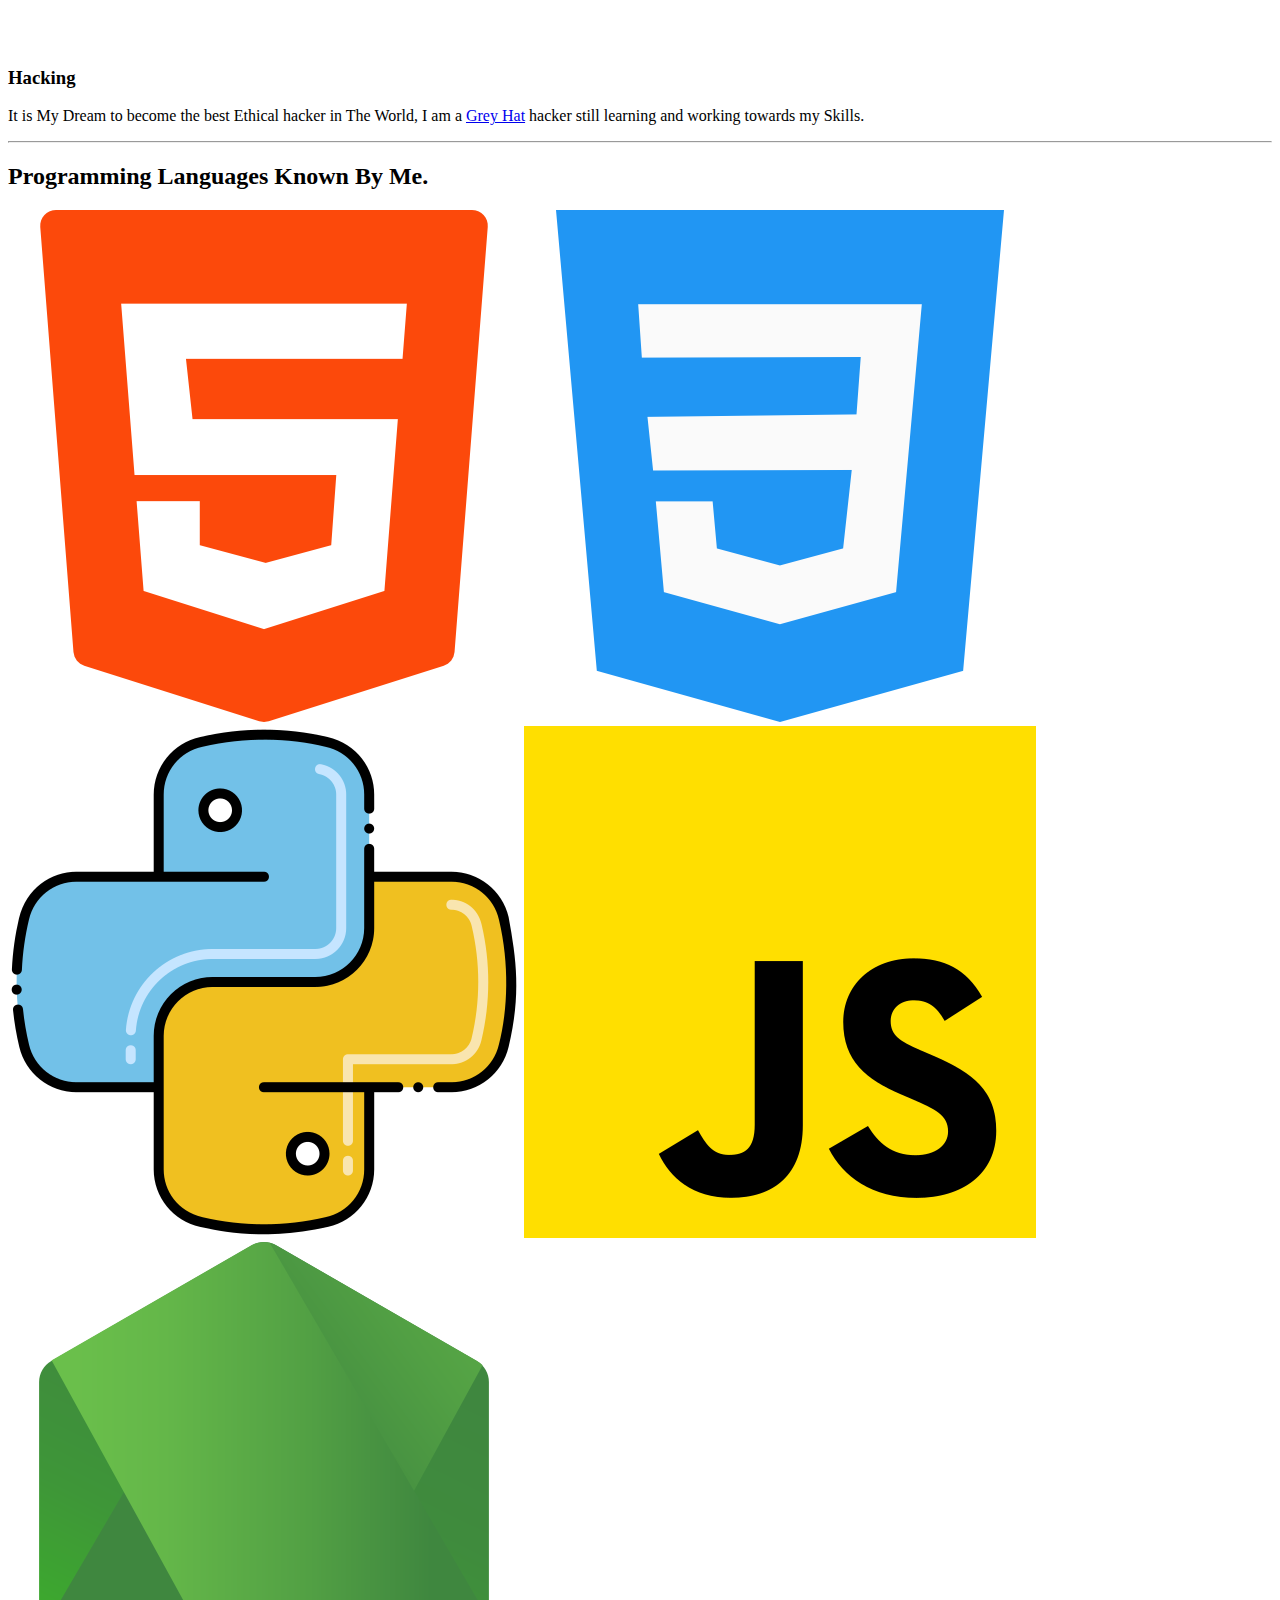
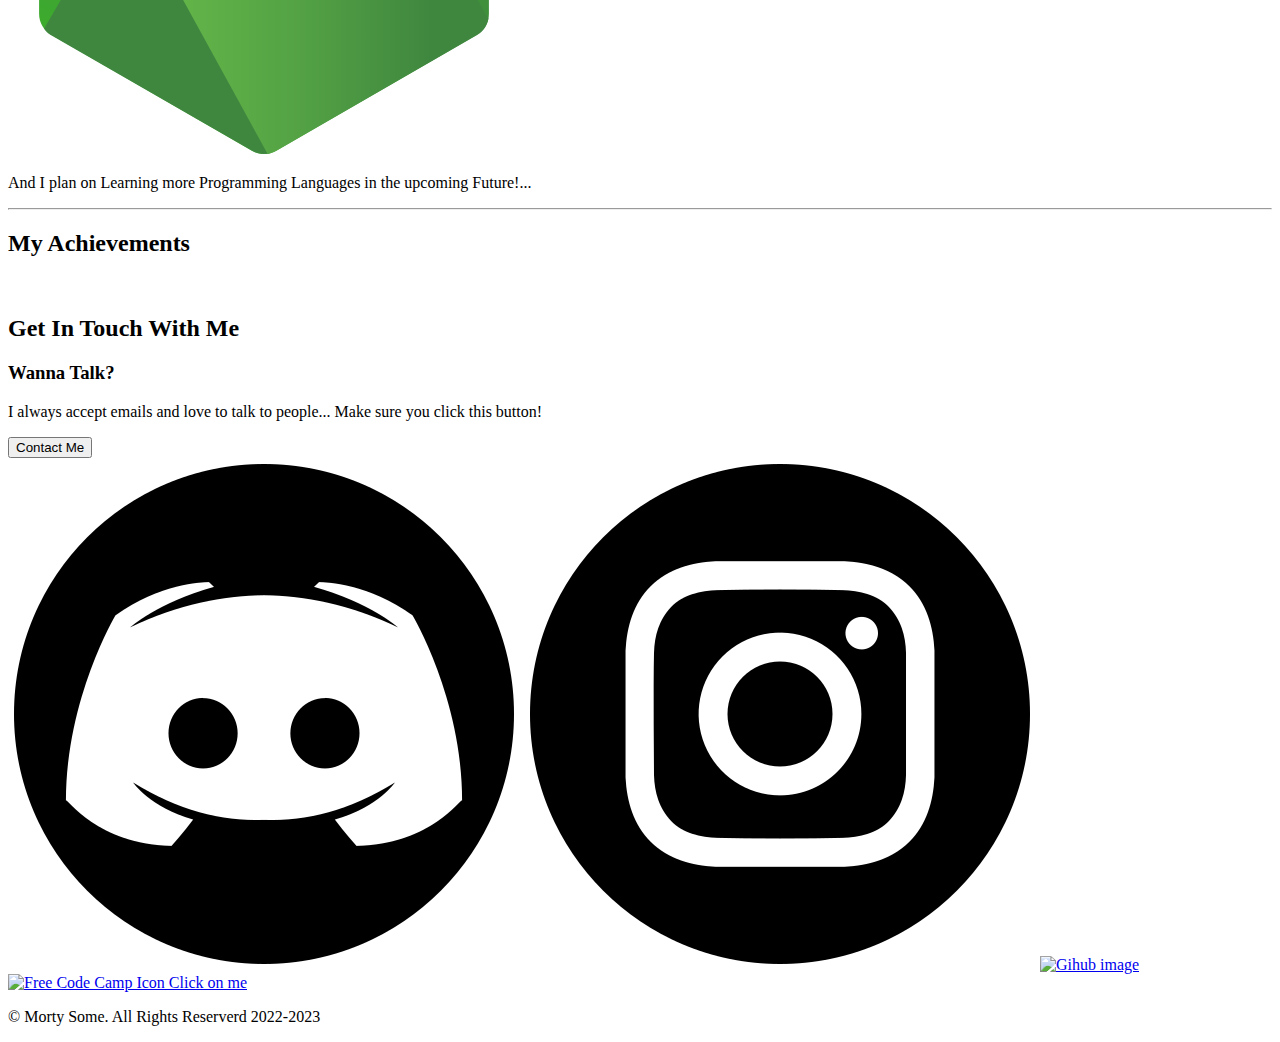
==== commit baff605e: "Update index.html" ====
--- a/index.html
+++ b/index.html
@@ -7,80 +7,87 @@
 ██║░╚═╝░██║╚█████╔╝██║░░██║░░░██║░░░░░░██║░░░  ██████╔╝╚█████╔╝██║░╚═╝░██║███████╗
 ╚═╝░░░░░╚═╝░╚════╝░╚═╝░░╚═╝░░░╚═╝░░░░░░╚═╝░░░  ╚═════╝░░╚════╝░╚═╝░░░░░╚═╝╚══════╝
  -->
-<!DOCTYPE html>
-<html lang="en-us">
-    <head>  
-        <title>Morty's Website</title>
-        <!--Meta Tags-->
-        <meta charset="UTF-8">
-        <meta name="viewport" content="width=device-width, initial-scale=1.0">
-        <meta name="description" content="Today Tastes soo Good- KFC">
-        <meta name="keywords" content="Morty, morty some, Morty Some">
-        <meta name="author" content="Morty Some">
-        <!--Link Tags-->
-        <link rel="stylesheet" href="styles.css">
-        <link rel="icon" href="favicon.ico">
-    </head>
-    <body>
-        <div class="top-container">
-            <img class="cloud-1" src="Images/cloud.png" alt="cloud-image">
-            <h1>Im Morty</h1>
-            <p class="colored-p">A <span class="pro">Pro</span>grammer.</p>
-            <img class="cloud-2" src="Images/cloud.png" alt="cloud-image">
-            <img class="cloud-3" src="Images/cloud.png" alt="cloud-image">
-            <img id="mountain-img" src="Images/mountain.png" alt="mountain-image">
-        </div>
-        <div class="middle-container">
-            <div class="profile">
-              <a title="Click to know what is this!" target="_blank" href="https://en.wikipedia.org/wiki/Pillars_of_Creation"><img id="pfp" src="Images/Pillars Of Creation.jpg" alt="pfp"></a>
-              <h2>Hey!!</h2>
-              <p id="intro">Morty Here, I am a Very Enthusiastic Learner, Coder, Hacker and very Enthusiastic Space Explorer Scrolling Down for More Info!!!</p>
-            </div>
-            <hr>
-            <div class="skills">
-              <h2>My Skills.</h2>
-              <div class="skill-row">
-                <img id="code-gif" src="Images/coding.gif" alt="Coding-Gif">
-                <h3>Programming</h3>
-                <p>I started My Journey in 2020, when I contribued in making app and Found My real Passion. I am Working More On it and learning many more things...</p>
-              </div>
-              <div class="skill-row2">
-                <img id="hacking-gif" src="Images/hacking.gif" alt="hacking-gif">
-                <h3>Hacking</h3>
-                <p>It is My Dream to become the best Ethical hacker in The World, I am a <a title="Click Here To know What is Grey Hat hacker" href="https://en.wikipedia.org/wiki/Grey_hat" target="_blank">Grey Hat</a> hacker still learning and working towards my Skills.</p>
-              </div>
-            </div>
-            <hr>
-            <div class="programming-language-div">
-              <h2>Programming Languages Known By Me.</h2>
-              <div class="lang-imgs">
-              <img title="HTML-5" id="html-5-img" src="Images/html5.png" alt="html-image">
-              <img title="CSS" id="css-img" src="Images/css.png" alt="css-image">
-              <img title="Pyhton" id="python-img" src="Images/python.png" alt="Pyhon-Image">
-              <img title="JavaScript" id="js-img" src="Images/javascript.png" alt="JS-Image">
-              <img title="Node.js" id="nodejs-img" src="Images/nodejs.png" alt="Node.js-Img">
-              <p>And I  plan on Learning more Programming Languages in the upcoming Future!...</p>
-              </div>
-            </div>
-          </div>
-          <footer>
-            <hr>
-          <div class="contact-me">
-            <h2>Get In Touch With Me</h2>
-            <h3>Wanna Talk?</h3>
-            <p>I always accept emails and love to talk to people... Make sure you click this button!</p>
-            <a title="Click Here!" class="btn" href="mailto:roomofcards@gmail.com">CONTACT ME!!</a>
-          </div>
-          
-          
-          <div class="bottom-container">
-            <!--Links for Social Media-->
-            <a href="https://discord.com" target="_blank"><img title="discord link" id="discord-connections" src="Images/discord.png" alt="discord-img"></a>
-            <a href="https://instagram.com/morty_some_698" target="_blank"><img title="instagram link" id="instagram-connections" src="Images/instagram.png" alt="instagram-img"></a>
-            <a href="https://github.com/mortySome" target="_blank"><img title="Github" id="github-connections" src="Images/github.png" alt="Gihub image"></a>
-            <a href="https://www.freecodecamp.org/morty_some" target="_blank"><img title="freeCodeCamp" id="FCC-connections" src="Images/FCC.png" alt="Free Code Camp Icon Click on me"></a>
-            <p title="copyright" id="copyright">© Morty Some. All Rights Reserverd 2022</p>
-          </div>
-       </footer>   
-    </body>
-</html>x  x   
+ <!DOCTYPE html>
+ <html lang="en-us">
+     <head>  
+         <title>Morty's Website</title>
+         <!--Meta Tags-->
+         <meta charset="UTF-8">
+         <meta name="viewport" content="width=device-width, initial-scale=1.0">
+         <meta name="description" content="Today Tastes soo Good- KFC">
+         <meta name="keywords" content="Morty, morty some, Morty Some">
+         <meta name="author" content="Morty Some">
+         <!--Link Tags-->
+         <link rel="stylesheet" href="CSS/styles.css">
+         <link rel="icon" href="favicon.ico">
+     </head>
+     <body>
+         <div class="top-container">
+             <img class="cloud-1" src="Images/cloud.png" alt="cloud-image">
+             <h1>Im Morty</h1>
+             <p class="colored-p">A <span class="underline">Pro</span>grammer.</p>
+             <img class="cloud-2" src="Images/cloud.png" alt="cloud-image">
+             <img class="cloud-3" src="Images/cloud.png" alt="cloud-image">
+             <img id="mountain-img" src="Images/mountain.png" alt="mountain-image">
+         </div>
+         <div class="middle-container">
+             <div class="profile">
+               <a title="Click to know what is this!" target="_blank" href="https://en.wikipedia.org/wiki/Pillars_of_Creation"><img id="pfp" src="Images/Pillars Of Creation.jpg" alt="pfp"></a>
+               <h2>Hey!!</h2>
+               <div class="intro-text">
+               <p id="intro"><span class="morty">I'm Morty!</span><span class="underline">I'm a dedicated coder and lifetime student</span> who's constantly looking for interesting topics to work on. I'm always up for a challenge, whether it's creating a website from scratch or learning a new programming language. Join me on my journey as I explore technology in greater detail and learn fresh approaches to innovation and creation. View my most recent coding endeavours and projects by scrolling below. Together, let's discover the world of coding!</p>
+               </div>
+             </div>
+             <hr>
+             <div class="skills">
+               <h2>My Skills.</h2>
+               <div class="skill-row">
+                 <img id="code-gif" src="Images/coding.gif" alt="Coding-Gif">
+                 <h3>Programming</h3>
+                 <p>Embarking on a journey of code in 2020, I discovered my true passion. From contributing to app development to constantly pushing my limits, I've never looked back. My love for programming only grows stronger with each project, and I'm excited to keep exploring the limitless possibilities of technology. Join me on my quest to learn, create, and innovate in the world of programming on <a target="_blank" href="https://github.com/mortySome">GitHub</a>!</p>
+               </div>
+               <div class="skill-row2">
+                 <img id="hacking-gif" src="Images/hacking.gif" alt="hacking-gif">
+                 <h3>Hacking</h3>
+                 <p>It is My Dream to become the best Ethical hacker in The World, I am a <a title="Click Here To know What is Grey Hat hacker" href="https://en.wikipedia.org/wiki/Grey_hat" target="_blank">Grey Hat</a> hacker still learning and working towards my Skills.</p>
+               </div>
+             </div>
+             <hr>
+             <div class="programming-language-div">
+               <h2>Programming Languages Known By Me.</h2>
+               <div class="lang-imgs">
+               <img title="HTML-5" id="html-5-img" src="Images/html5.png" alt="html-image">
+               <img title="CSS" id="css-img" src="Images/css.png" alt="css-image">
+               <img title="Pyhton" id="python-img" src="Images/python.png" alt="Pyhon-Image">
+               <img title="JavaScript" id="js-img" src="Images/javascript.png" alt="JS-Image">
+               <img title="Node.js" id="nodejs-img" src="Images/nodejs.png" alt="Node.js-Img">
+               <p>And I  plan on Learning more Programming Languages in the upcoming Future!...</p>
+               </div>
+             </div>
+           </div>
+           <hr>
+           <h2>My Achievements</h2>
+           <div class="achievements-div">
+            <img src="" >
+           </div>
+         <footer>
+           <div class="contact-me">
+             <h2>Get In Touch With Me</h2>
+             <h3>Wanna Talk?</h3>
+             <p>I always accept emails and love to talk to people... Make sure you click this button!</p>
+             <a href="mailto:roomofcards@gmail.com"><button id="contact-btn">Contact Me</button></a>
+           </div>
+           
+           
+           <!--Footer-->
+           <div class="bottom-container">
+             <!--Links for Social Media-->
+             <a href="https://discordapp.com/users/728638731002576956" target="_blank"><img title="discord link" id="discord-connections" src="Images/discord.png" alt="discord-img"></a>
+             <a href="https://instagram.com/morty_some_698" target="_blank"><img title="instagram link" id="instagram-connections" src="Images/instagram.png" alt="instagram-img"></a>
+             <a href="https://github.com/mortySome" target="_blank"><img title="Github" id="github-connections" src="Images/github.png" alt="Gihub image"></a>
+             <a href="https://www.freecodecamp.org/morty_some" target="_blank"><img title="freeCodeCamp" id="FCC-connections" src="Images/FCC.png" alt="Free Code Camp Icon Click on me"></a>
+             <p title="copyright" id="copyright">© Morty Some. All Rights Reserverd 2022-2023</p>
+           </div>
+        </footer>   
+     </body>
+ </html>
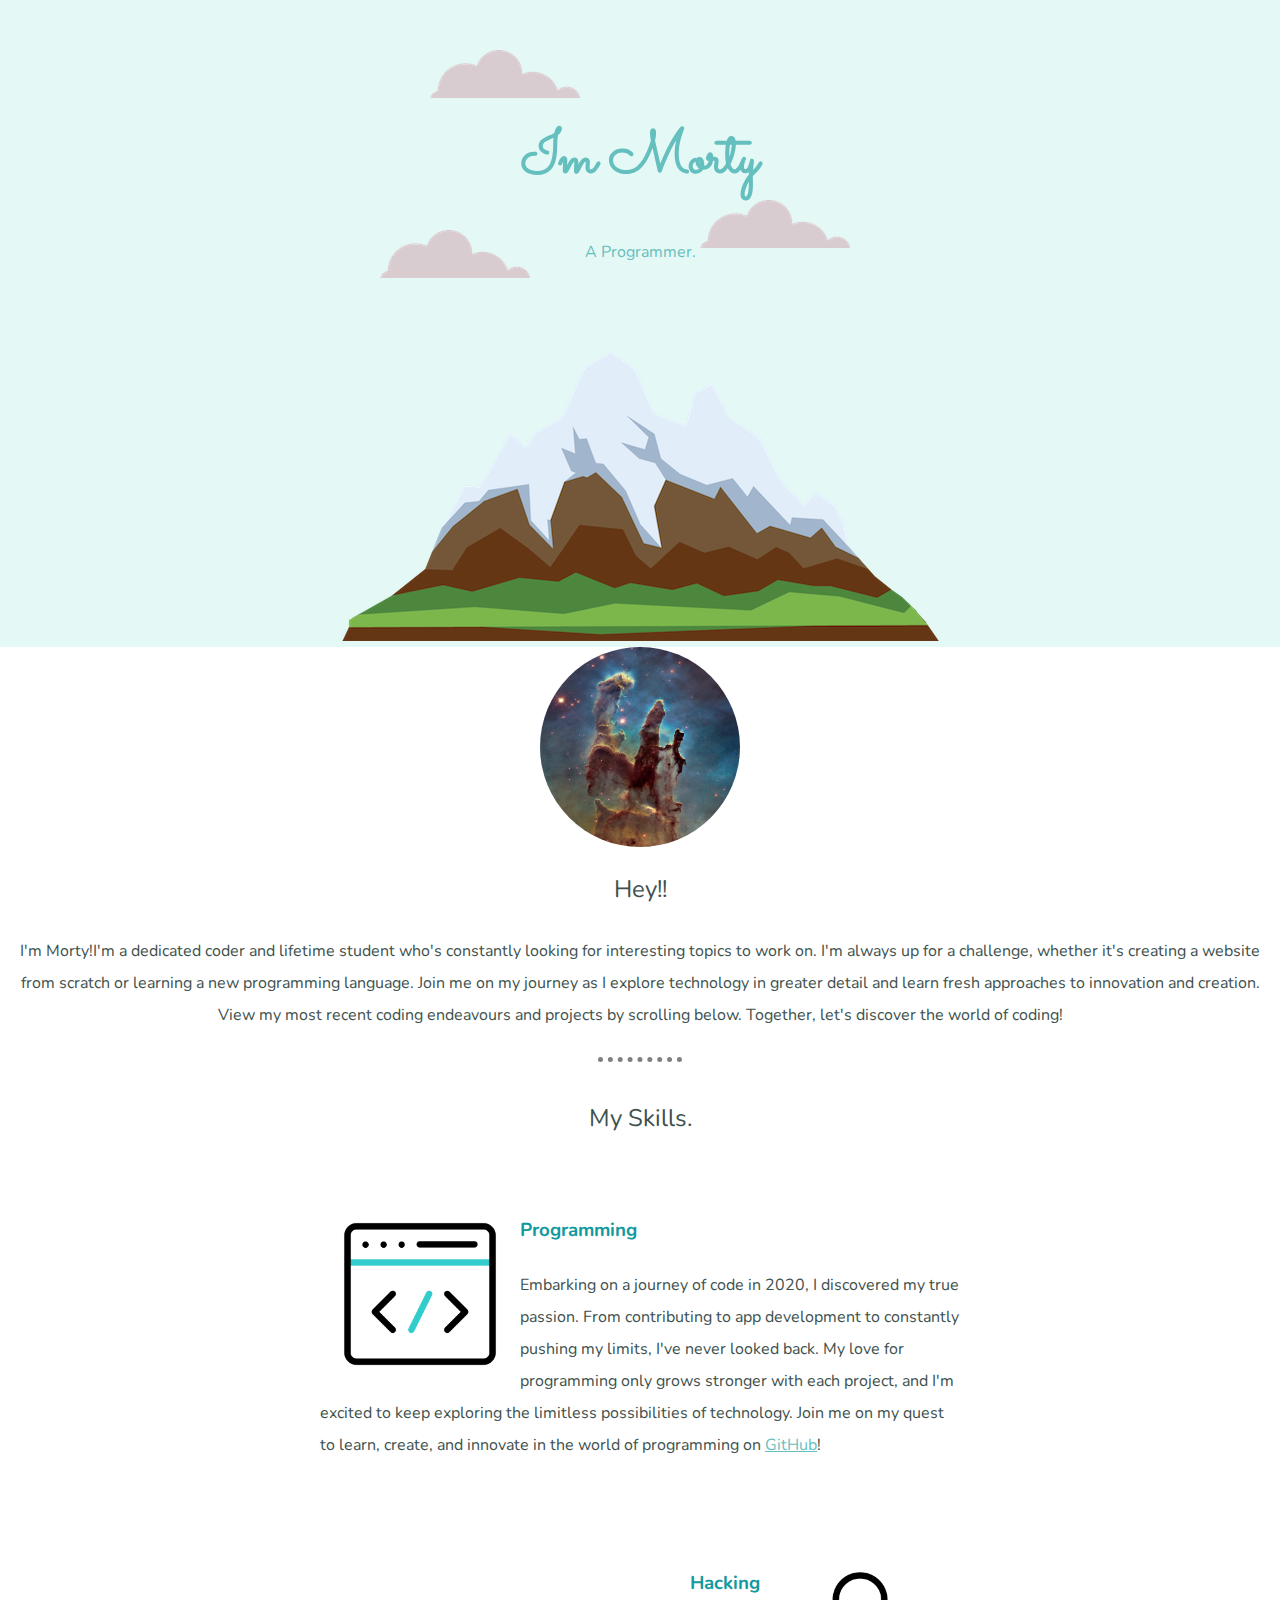
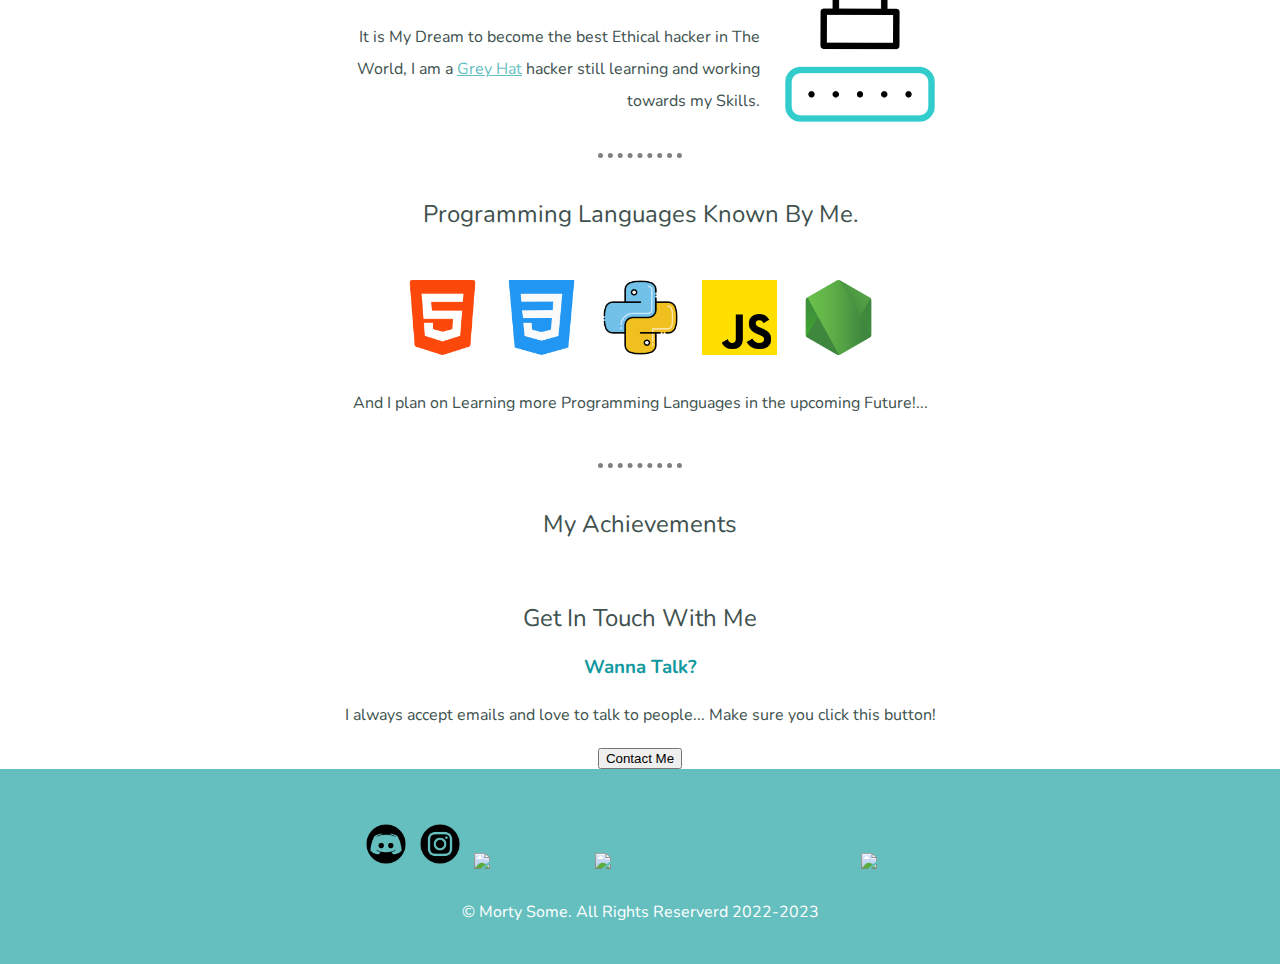
==== commit 355fa0fe: "added fiverr button and updated contact me button" ====
--- a/index.html
+++ b/index.html
@@ -18,7 +18,7 @@
          <meta name="keywords" content="Morty, morty some, Morty Some">
          <meta name="author" content="Morty Some">
          <!--Link Tags-->
-         <link rel="stylesheet" href="CSS/styles.css">
+         <link rel="stylesheet" href="styles.css">
          <link rel="icon" href="favicon.ico">
      </head>
      <body>
@@ -86,6 +86,7 @@
              <a href="https://instagram.com/morty_some_698" target="_blank"><img title="instagram link" id="instagram-connections" src="Images/instagram.png" alt="instagram-img"></a>
              <a href="https://github.com/mortySome" target="_blank"><img title="Github" id="github-connections" src="Images/github.png" alt="Gihub image"></a>
              <a href="https://www.freecodecamp.org/morty_some" target="_blank"><img title="freeCodeCamp" id="FCC-connections" src="Images/FCC.png" alt="Free Code Camp Icon Click on me"></a>
+             <a href=" https://www.fiverr.com/mortysome" target="_blank"><img title="Fiverr" id="fiverr-connections" src="Images/fiverr.png" alt="Fiverr"></a>
              <p title="copyright" id="copyright">© Morty Some. All Rights Reserverd 2022-2023</p>
            </div>
         </footer>   
--- a/styles.css
+++ b/styles.css
@@ -0,0 +1,248 @@
+@import url('https://fonts.googleapis.com/css2?family=Nunito:wght@300;400;500&family=Sacramento&display=swap');
+
+body {
+    color: #40514E;
+    margin: 0;
+    text-align: center;
+    font-family: Nunito, sans-serif, serif;
+}
+ 
+p {
+    line-height: 2;
+}
+
+hr {
+    border: 5px grey;
+    border-style: none;
+    border-top-style: dotted;
+    width: 5%;
+    padding: 10px;
+    
+}
+
+/*Anchor Tags*/
+a {
+    color: #66bfbf;
+}
+
+a:hover {
+    color: #11999e;
+}
+
+a:active {
+    color: #82eded;
+}
+/*Headings*/
+h1 {
+    font-size: 60px;
+    line-height: 2;
+    margin: 0;
+    font-family: Sacramento, cursive;
+    color: #66bfbf;
+}
+
+h2 {
+    font-family: Nunito, sans-serif;
+    font-weight: normal;
+}
+
+h3 {
+    font-family: Nunito, sans-serif;
+    color: #11999e;
+}
+
+.top-container {
+    background-color: #e4f9f5;
+    padding-top: 100px;
+    position: relative;
+}
+
+.pro {
+    text-decoration: underline;
+}
+
+#pfp {
+    height: 200px;
+    width: 200px;
+    border-radius: 50%;
+}
+
+.cloud-1 {
+    position: absolute;
+    right: 700px;
+    top: 50px;
+}
+
+.cloud-2 {
+    position: absolute;
+    right: 750px;
+    top: 230px;
+}
+
+.cloud-3 {
+    position: absolute;
+    left: 700px;
+    top: 200px;
+}
+
+/*.colored-p = start of the website*/
+.colored-p {
+    color: #66bfbf;
+}
+
+.skill-row {
+     width: 50%;
+     margin: 50px auto 50px auto;
+     text-align: left;
+     line-height: 2;
+     padding: 10px;
+}
+
+.skill-row2 {
+    width: 50%;
+     margin: 10px auto 10px auto;
+     text-align: right;
+     line-height: 2;
+     padding: 10px;
+}
+
+/*Gifs-skills*/
+#code-gif {
+    width: 50%;
+    float: left;
+    height: 200px;
+    width: 200px;
+}
+
+#hacking-gif {
+    width: 50%;
+    float: right;
+    height: 200px;
+    width: 200px;
+}
+
+/*Connections-Footer*/
+#discord-connections {
+    height: 40px;
+    width: 40px;
+    margin: 5px;
+    border-style: none;
+    transition: 0.5s;
+}
+#instagram-connections {
+    height: 40px;
+    width: 40px;
+    margin: 5px;
+    border-style: none;
+    transition: 0.5s;
+}
+#github-connections {
+    height: 40px;
+    width: 40px;
+    margin: 5px;
+    border-style: none;
+    transition: 0.5s;
+}
+
+#FCC-connections {
+    height: 45px;
+    width: 45px;
+    margin: 5px;
+    border-style: none;
+    transition: 0.5s;
+}
+
+/*Hover-connections-footer*/
+#discord-connections:hover {
+    background-color: rgb(255, 255, 255);
+    border-radius: 50%;
+}
+
+#instagram-connections:hover {
+    background-color: rgb(255, 255, 255);
+    border-radius: 50%;
+}
+
+#github-connections:hover {
+    background-color: rgb(255, 255, 255);
+    border-radius: 50%;  
+}
+
+#FCC-connections:hover {
+    background-color: rgb(255, 255, 255);
+    border-radius: 50%;
+}
+/*End-hover*/
+.bottom-container {
+    background-color: #66bfbf;
+    padding: 50px 0 20px;
+}
+
+#copyright {
+    color: rgb(255, 255, 255);
+}
+
+#intro {
+    padding: 10px;
+}
+
+/*Languages Known by me*/
+.lang-imgs {
+    padding: 20px;
+}
+
+#html-5-img {
+    height: 75px;
+    width: 75px;
+    padding: 10px;
+}
+
+#css-img {
+    height: 75px;
+    width: 75px;
+    padding: 10px;
+}
+
+#python-img {
+    height: 75px;
+    width: 75px;
+    padding: 10px;
+}
+
+#js-img {
+    height: 75px;
+    width: 75px;
+    padding: 10px;
+}
+
+#nodejs-img {
+    height: 75px;
+    width: 75px;
+    padding: 10px;
+}
+
+/*CSS For Tabs and Mobile Phones*/
+@media only screen and (max-width: 768px) {
+    .cloud-1 {
+        position: absolute;
+        left: 10px;
+    }
+    
+    .cloud-2 {
+        position: absolute;
+        left: 10px;
+    }
+
+    .cloud-3 {
+        position: absolute;
+        top: 300px;
+        left: 200px;
+    }
+
+    #mountain-img {
+        height: 300px;
+        width: 370px;
+        background-size: cover;
+        text-align: center;
+    }
+}
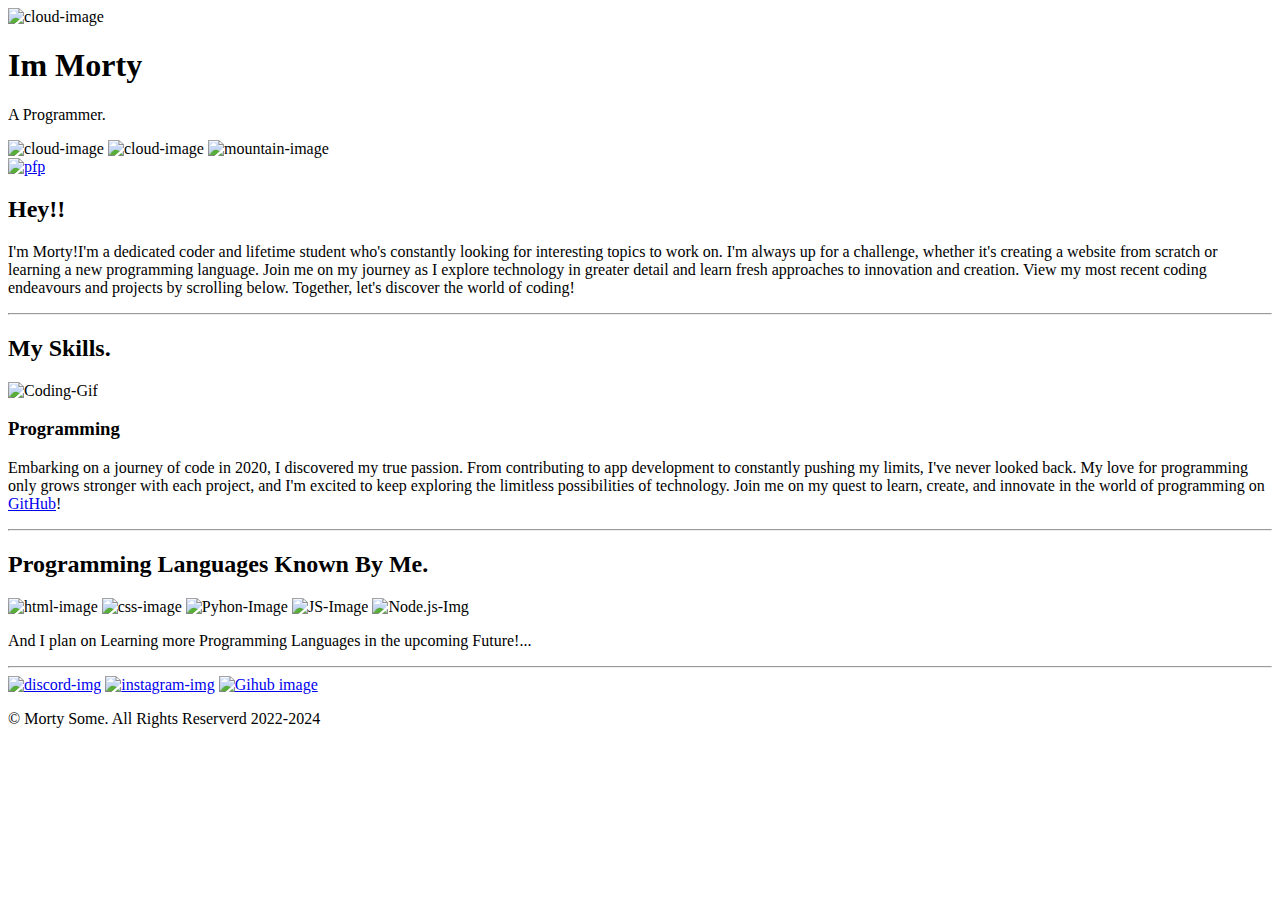
==== commit 1e88af3b: "Update index.html" ====
--- a/index.html
+++ b/index.html
@@ -1,94 +1,76 @@
- <!--
-  
-███╗░░░███╗░█████╗░██████╗░████████╗██╗░░░██╗  ░██████╗░█████╗░███╗░░░███╗███████╗
-████╗░████║██╔══██╗██╔══██╗╚══██╔══╝╚██╗░██╔╝  ██╔════╝██╔══██╗████╗░████║██╔════╝
-██╔████╔██║██║░░██║██████╔╝░░░██║░░░░╚████╔╝░  ╚█████╗░██║░░██║██╔████╔██║█████╗░░
-██║╚██╔╝██║██║░░██║██╔══██╗░░░██║░░░░░╚██╔╝░░  ░╚═══██╗██║░░██║██║╚██╔╝██║██╔══╝░░
-██║░╚═╝░██║╚█████╔╝██║░░██║░░░██║░░░░░░██║░░░  ██████╔╝╚█████╔╝██║░╚═╝░██║███████╗
-╚═╝░░░░░╚═╝░╚════╝░╚═╝░░╚═╝░░░╚═╝░░░░░░╚═╝░░░  ╚═════╝░░╚════╝░╚═╝░░░░░╚═╝╚══════╝
- -->
- <!DOCTYPE html>
- <html lang="en-us">
-     <head>  
-         <title>Morty's Website</title>
-         <!--Meta Tags-->
-         <meta charset="UTF-8">
-         <meta name="viewport" content="width=device-width, initial-scale=1.0">
-         <meta name="description" content="Today Tastes soo Good- KFC">
-         <meta name="keywords" content="Morty, morty some, Morty Some">
-         <meta name="author" content="Morty Some">
-         <!--Link Tags-->
-         <link rel="stylesheet" href="styles.css">
-         <link rel="icon" href="favicon.ico">
-     </head>
-     <body>
-         <div class="top-container">
-             <img class="cloud-1" src="Images/cloud.png" alt="cloud-image">
-             <h1>Im Morty</h1>
-             <p class="colored-p">A <span class="underline">Pro</span>grammer.</p>
-             <img class="cloud-2" src="Images/cloud.png" alt="cloud-image">
-             <img class="cloud-3" src="Images/cloud.png" alt="cloud-image">
-             <img id="mountain-img" src="Images/mountain.png" alt="mountain-image">
-         </div>
-         <div class="middle-container">
-             <div class="profile">
-               <a title="Click to know what is this!" target="_blank" href="https://en.wikipedia.org/wiki/Pillars_of_Creation"><img id="pfp" src="Images/Pillars Of Creation.jpg" alt="pfp"></a>
-               <h2>Hey!!</h2>
-               <div class="intro-text">
-               <p id="intro"><span class="morty">I'm Morty!</span><span class="underline">I'm a dedicated coder and lifetime student</span> who's constantly looking for interesting topics to work on. I'm always up for a challenge, whether it's creating a website from scratch or learning a new programming language. Join me on my journey as I explore technology in greater detail and learn fresh approaches to innovation and creation. View my most recent coding endeavours and projects by scrolling below. Together, let's discover the world of coding!</p>
-               </div>
-             </div>
-             <hr>
-             <div class="skills">
-               <h2>My Skills.</h2>
-               <div class="skill-row">
-                 <img id="code-gif" src="Images/coding.gif" alt="Coding-Gif">
-                 <h3>Programming</h3>
-                 <p>Embarking on a journey of code in 2020, I discovered my true passion. From contributing to app development to constantly pushing my limits, I've never looked back. My love for programming only grows stronger with each project, and I'm excited to keep exploring the limitless possibilities of technology. Join me on my quest to learn, create, and innovate in the world of programming on <a target="_blank" href="https://github.com/mortySome">GitHub</a>!</p>
-               </div>
-               <div class="skill-row2">
-                 <img id="hacking-gif" src="Images/hacking.gif" alt="hacking-gif">
-                 <h3>Hacking</h3>
-                 <p>It is My Dream to become the best Ethical hacker in The World, I am a <a title="Click Here To know What is Grey Hat hacker" href="https://en.wikipedia.org/wiki/Grey_hat" target="_blank">Grey Hat</a> hacker still learning and working towards my Skills.</p>
-               </div>
-             </div>
-             <hr>
-             <div class="programming-language-div">
-               <h2>Programming Languages Known By Me.</h2>
-               <div class="lang-imgs">
-               <img title="HTML-5" id="html-5-img" src="Images/html5.png" alt="html-image">
-               <img title="CSS" id="css-img" src="Images/css.png" alt="css-image">
-               <img title="Pyhton" id="python-img" src="Images/python.png" alt="Pyhon-Image">
-               <img title="JavaScript" id="js-img" src="Images/javascript.png" alt="JS-Image">
-               <img title="Node.js" id="nodejs-img" src="Images/nodejs.png" alt="Node.js-Img">
-               <p>And I  plan on Learning more Programming Languages in the upcoming Future!...</p>
-               </div>
-             </div>
-           </div>
-           <hr>
-           <h2>My Achievements</h2>
-           <div class="achievements-div">
-            <img src="" >
-           </div>
-         <footer>
-           <div class="contact-me">
-             <h2>Get In Touch With Me</h2>
-             <h3>Wanna Talk?</h3>
-             <p>I always accept emails and love to talk to people... Make sure you click this button!</p>
-             <a href="mailto:roomofcards@gmail.com"><button id="contact-btn">Contact Me</button></a>
-           </div>
-           
-           
-           <!--Footer-->
-           <div class="bottom-container">
-             <!--Links for Social Media-->
-             <a href="https://discordapp.com/users/728638731002576956" target="_blank"><img title="discord link" id="discord-connections" src="Images/discord.png" alt="discord-img"></a>
-             <a href="https://instagram.com/morty_some_698" target="_blank"><img title="instagram link" id="instagram-connections" src="Images/instagram.png" alt="instagram-img"></a>
-             <a href="https://github.com/mortySome" target="_blank"><img title="Github" id="github-connections" src="Images/github.png" alt="Gihub image"></a>
-             <a href="https://www.freecodecamp.org/morty_some" target="_blank"><img title="freeCodeCamp" id="FCC-connections" src="Images/FCC.png" alt="Free Code Camp Icon Click on me"></a>
-             <a href=" https://www.fiverr.com/mortysome" target="_blank"><img title="Fiverr" id="fiverr-connections" src="Images/fiverr.png" alt="Fiverr"></a>
-             <p title="copyright" id="copyright">© Morty Some. All Rights Reserverd 2022-2023</p>
-           </div>
-        </footer>   
-     </body>
- </html>
+ <!--
+  
+███╗░░░███╗░█████╗░██████╗░████████╗██╗░░░██╗  ░██████╗░█████╗░███╗░░░███╗███████╗
+████╗░████║██╔══██╗██╔══██╗╚══██╔══╝╚██╗░██╔╝  ██╔════╝██╔══██╗████╗░████║██╔════╝
+██╔████╔██║██║░░██║██████╔╝░░░██║░░░░╚████╔╝░  ╚█████╗░██║░░██║██╔████╔██║█████╗░░
+██║╚██╔╝██║██║░░██║██╔══██╗░░░██║░░░░░╚██╔╝░░  ░╚═══██╗██║░░██║██║╚██╔╝██║██╔══╝░░
+██║░╚═╝░██║╚█████╔╝██║░░██║░░░██║░░░░░░██║░░░  ██████╔╝╚█████╔╝██║░╚═╝░██║███████╗
+╚═╝░░░░░╚═╝░╚════╝░╚═╝░░╚═╝░░░╚═╝░░░░░░╚═╝░░░  ╚═════╝░░╚════╝░╚═╝░░░░░╚═╝╚══════╝
+ -->
+ <!DOCTYPE html>
+ <html lang="en-us">
+     <head>  
+         <title>Morty's Website</title>
+         <!--Meta Tags-->
+         <meta charset="UTF-8">
+         <meta name="viewport" content="width=device-width, initial-scale=1.0">
+         <meta name="description" content="Today Tastes soo Good- KFC">
+         <meta name="keywords" content="Morty, morty some, Morty Some">
+         <meta name="author" content="Morty Some">
+         <!--Link Tags-->
+         <link rel="stylesheet" href="styles.css">
+         <link rel="icon" href="favicon.ico">
+     </head>
+     <body>
+         <div class="top-container">
+             <img class="cloud-1" src="Images/cloud.png" alt="cloud-image">
+             <h1>Im Morty</h1>
+             <p class="colored-p">A <span class="underline">Pro</span>grammer.</p>
+             <img class="cloud-2" src="Images/cloud.png" alt="cloud-image">
+             <img class="cloud-3" src="Images/cloud.png" alt="cloud-image">
+             <img id="mountain-img" src="Images/mountain.png" alt="mountain-image">
+         </div>
+         <div class="middle-container">
+             <div class="profile">
+               <a title="Click to know what is this!" target="_blank" href="https://en.wikipedia.org/wiki/Pillars_of_Creation"><img id="pfp" src="Images/Pillars Of Creation.jpg" alt="pfp"></a>
+               <h2>Hey!!</h2>
+               <div class="intro-text">
+               <p id="intro"><span class="morty">I'm Morty!</span><span class="underline">I'm a dedicated coder and lifetime student</span> who's constantly looking for interesting topics to work on. I'm always up for a challenge, whether it's creating a website from scratch or learning a new programming language. Join me on my journey as I explore technology in greater detail and learn fresh approaches to innovation and creation. View my most recent coding endeavours and projects by scrolling below. Together, let's discover the world of coding!</p>
+               </div>
+             </div>
+             <hr>
+             <div class="skills">
+               <h2>My Skills.</h2>
+               <div class="skill-row">
+                 <img id="code-gif" src="Images/coding.gif" alt="Coding-Gif">
+                 <h3>Programming</h3>
+                 <p>Embarking on a journey of code in 2020, I discovered my true passion. From contributing to app development to constantly pushing my limits, I've never looked back. My love for programming only grows stronger with each project, and I'm excited to keep exploring the limitless possibilities of technology. Join me on my quest to learn, create, and innovate in the world of programming on <a target="_blank" href="https://github.com/mortySome">GitHub</a>!</p>
+               </div>
+               
+             </div>
+             <hr>
+             <div class="programming-language-div">
+               <h2>Programming Languages Known By Me.</h2>
+               <div class="lang-imgs">
+               <img title="HTML-5" id="html-5-img" src="Images/html5.png" alt="html-image">
+               <img title="CSS" id="css-img" src="Images/css.png" alt="css-image">
+               <img title="Pyhton" id="python-img" src="Images/python.png" alt="Pyhon-Image">
+               <img title="JavaScript" id="js-img" src="Images/javascript.png" alt="JS-Image">
+               <img title="Node.js" id="nodejs-img" src="Images/nodejs.png" alt="Node.js-Img">
+               <p>And I  plan on Learning more Programming Languages in the upcoming Future!...</p>
+               </div>
+             </div>
+           </div>
+           <hr>
+         <footer>           
+           <!--Footer-->
+           <div class="bottom-container">
+             <!--Links for Social Media-->
+             <a href="https://discordapp.com/users/728638731002576956" target="_blank"><img title="discord link" id="discord-connections" src="Images/discord.png" alt="discord-img"></a>
+             <a href="https://instagram.com/morty_some_698" target="_blank"><img title="instagram link" id="instagram-connections" src="Images/instagram.png" alt="instagram-img"></a>
+             <a href="https://github.com/mortySome" target="_blank"><img title="Github" id="github-connections" src="Images/github.png" alt="Gihub image"></a>
+             <p title="copyright" id="copyright">© Morty Some. All Rights Reserverd 2022-2024</p>
+           </div>
+        </footer>   
+     </body>
+ </html>
